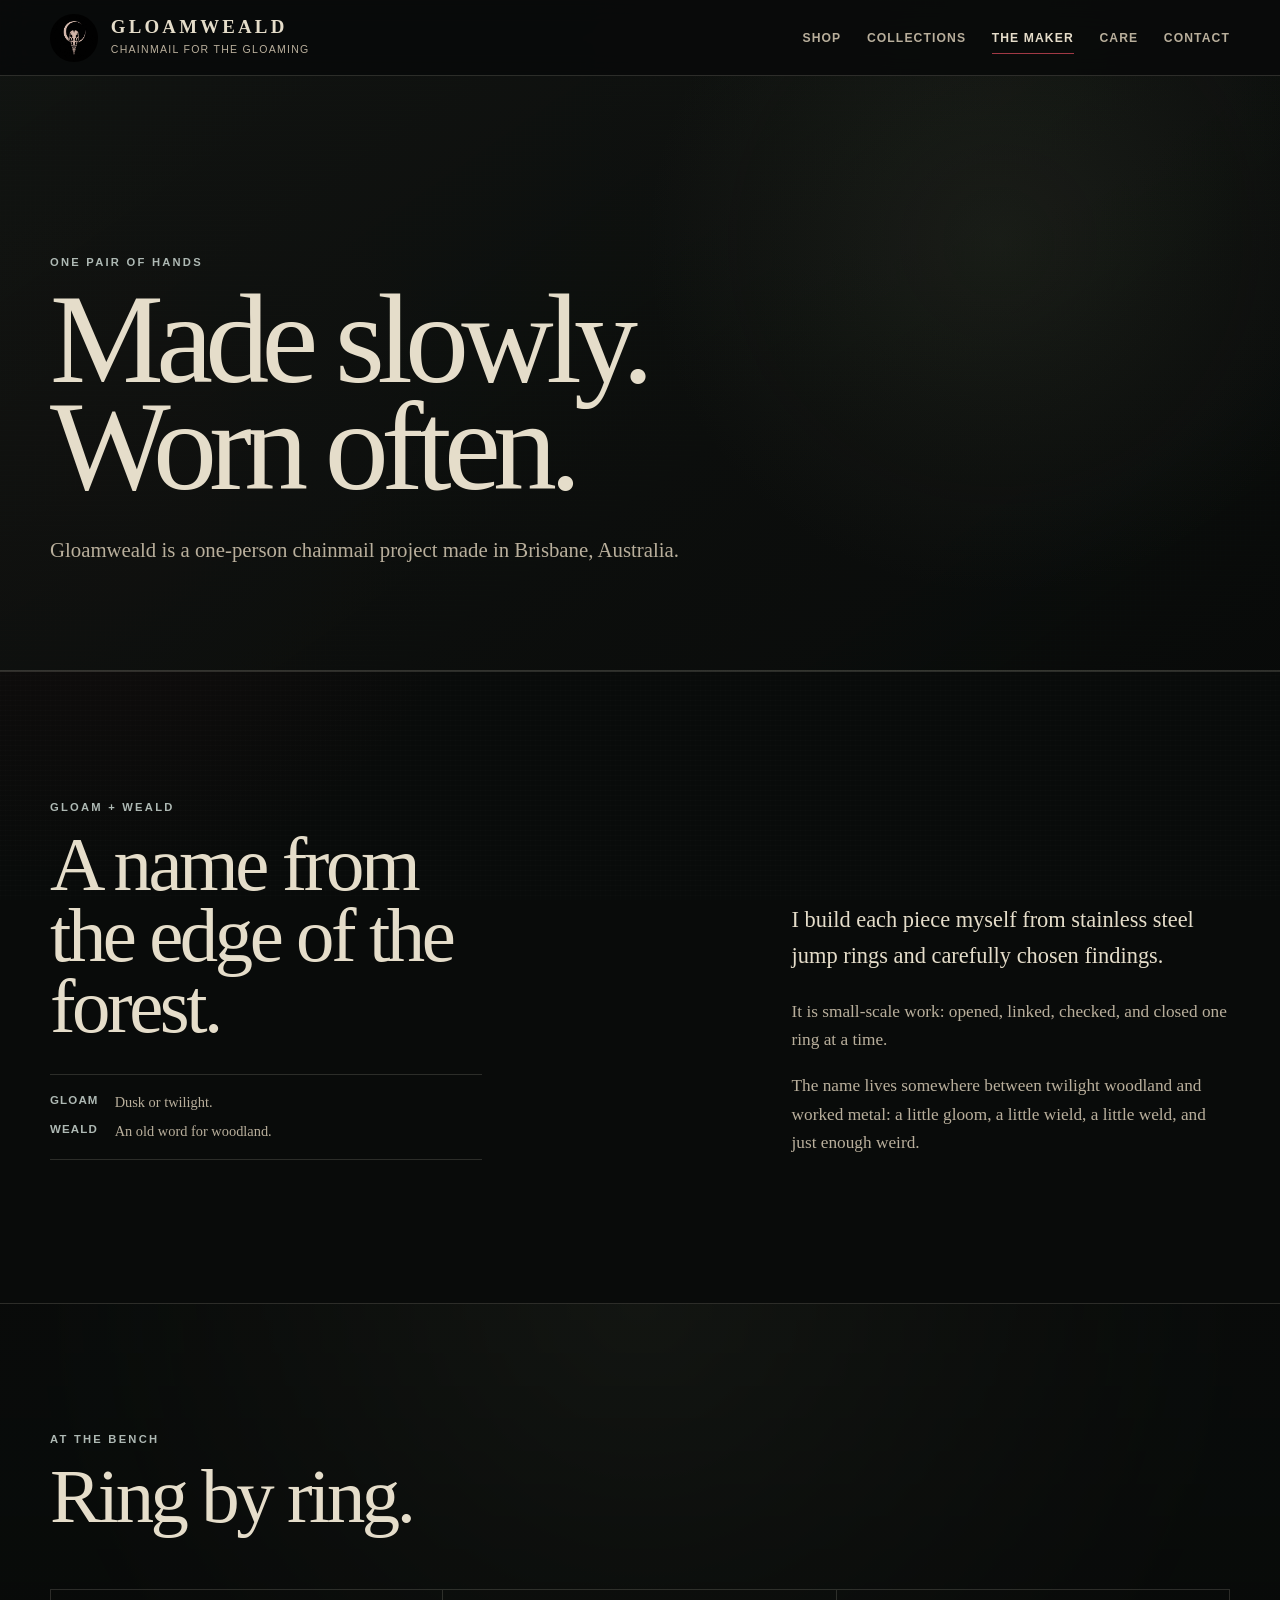
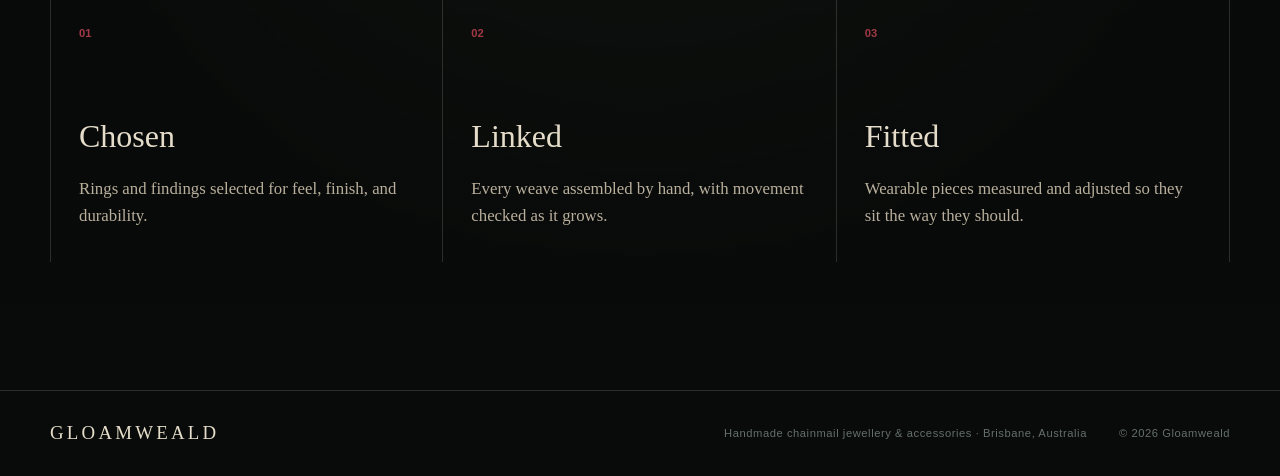
==== about.html @ 510ff3c6 "Build GLOAMWEALD website" ====
<!doctype html>
<html lang="en-AU">
<head>
  <meta charset="utf-8" />
  <meta name="viewport" content="width=device-width, initial-scale=1" />
  <title>The Maker | Gloamweald</title>
  <meta name="description" content="The name, maker, and hand-built process behind Gloamweald." />
  <meta name="theme-color" content="#090b0a" />
  <link rel="icon" href="assets/images/many-eyed-raven-logo.jpg" type="image/jpeg" />
  <link rel="stylesheet" href="style.css" />
</head>
<body>
  <a class="skip-link" href="#main-content">Skip to content</a>
  <header class="site-header">
    <a class="brand" href="index.html" aria-label="Gloamweald home"><img class="brand-mark" src="assets/images/many-eyed-raven-logo.jpg" alt="" width="48" height="48" /><span><strong>Gloamweald</strong><small>Chainmail for the gloaming</small></span></a>
    <nav aria-label="Main navigation"><a href="shop.html">Shop</a><a href="collections.html">Collections</a><a href="about.html" aria-current="page">The maker</a><a href="care.html">Care</a><a href="contact.html">Contact</a></nav>
  </header>
  <main id="main-content">
    <header class="page-hero page-hero--maker">
      <p class="eyebrow">One pair of hands</p>
      <h1>Made slowly. Worn often.</h1>
      <p>Gloamweald is a one-person chainmail project made in Brisbane, Australia.</p>
    </header>
    <section class="section about-section" aria-labelledby="name-title">
      <div class="about-name">
        <p class="eyebrow">Gloam + weald</p>
        <h2 id="name-title">A name from the edge of the forest.</h2>
        <p class="name-note"><strong>Gloam</strong><span>Dusk or twilight.</span><strong>Weald</strong><span>An old word for woodland.</span></p>
      </div>
      <div class="about-copy">
        <p class="lead">I build each piece myself from stainless steel jump rings and carefully chosen findings.</p>
        <p>It is small-scale work: opened, linked, checked, and closed one ring at a time.</p>
        <p>The name lives somewhere between twilight woodland and worked metal: a little gloom, a little wield, a little weld, and just enough weird.</p>
      </div>
    </section>
    <section class="section process-section" aria-labelledby="process-title">
      <div class="section-heading section-heading--compact"><div><p class="eyebrow">At the bench</p><h2 id="process-title">Ring by ring.</h2></div></div>
      <ol class="process-list">
        <li><span>01</span><h3>Chosen</h3><p>Rings and findings selected for feel, finish, and durability.</p></li>
        <li><span>02</span><h3>Linked</h3><p>Every weave assembled by hand, with movement checked as it grows.</p></li>
        <li><span>03</span><h3>Fitted</h3><p>Wearable pieces measured and adjusted so they sit the way they should.</p></li>
      </ol>
    </section>
  </main>
  <footer><a class="footer-brand" href="index.html">Gloamweald</a><p>Handmade chainmail jewellery &amp; accessories · Brisbane, Australia</p><p>© 2026 Gloamweald</p></footer>
</body>
</html>
---- style.css ----
:root {
  --ink: #090b0a;
  --ink-soft: #101310;
  --panel: #141714;
  --panel-raised: #191c18;
  --bone: #e5ddca;
  --bone-dim: #b9af9c;
  --steel: #aeb9b4;
  --steel-dark: #65706b;
  --moss: #59624b;
  --blood: #7d2630;
  --blood-bright: #a13945;
  --line: rgba(229, 221, 202, 0.16);
  --line-strong: rgba(229, 221, 202, 0.32);
  --serif: "Iowan Old Style", "Palatino Linotype", "Book Antiqua", Palatino, Georgia, serif;
  --sans: "Aptos", "Segoe UI", Helvetica, Arial, sans-serif;
  --content: 1180px;
}

* {
  box-sizing: border-box;
}

html {
  scroll-behavior: smooth;
  scroll-padding-top: 7rem;
}

html.lightbox-open {
  overflow: hidden;
}

body {
  margin: 0;
  min-width: 320px;
  background:
    radial-gradient(circle at 78% 4%, rgba(89, 98, 75, 0.13), transparent 26rem),
    radial-gradient(circle at 8% 24%, rgba(125, 38, 48, 0.08), transparent 24rem),
    var(--ink);
  color: var(--bone);
  font-family: var(--serif);
  font-size: 1.05rem;
  line-height: 1.65;
  text-rendering: optimizeLegibility;
}

body::before {
  position: fixed;
  z-index: -1;
  inset: 0;
  background-image:
    linear-gradient(rgba(255, 255, 255, 0.012) 1px, transparent 1px),
    linear-gradient(90deg, rgba(255, 255, 255, 0.009) 1px, transparent 1px);
  background-size: 5px 5px;
  content: "";
  pointer-events: none;
}

a,
button {
  -webkit-tap-highlight-color: transparent;
}

a {
  color: inherit;
}

button {
  font: inherit;
}

button,
a {
  transition:
    border-color 180ms ease,
    background-color 180ms ease,
    color 180ms ease,
    transform 180ms ease;
}

:focus-visible {
  outline: 2px solid var(--bone);
  outline-offset: 4px;
}

.visually-hidden {
  position: absolute;
  width: 1px;
  height: 1px;
  padding: 0;
  overflow: hidden;
  clip: rect(0, 0, 0, 0);
  white-space: nowrap;
  border: 0;
}

[hidden] {
  display: none !important;
}

.skip-link {
  position: fixed;
  z-index: 100;
  top: 0.75rem;
  left: 0.75rem;
  padding: 0.75rem 1rem;
  transform: translateY(-150%);
  background: var(--bone);
  color: var(--ink);
  font-family: var(--sans);
  font-weight: 700;
}

.skip-link:focus {
  transform: translateY(0);
}

.site-header {
  position: sticky;
  z-index: 20;
  top: 0;
  display: flex;
  align-items: center;
  justify-content: space-between;
  gap: 2rem;
  padding: 0.85rem max(1.25rem, calc((100vw - var(--content)) / 2));
  border-bottom: 1px solid var(--line);
  background: rgba(9, 11, 10, 0.9);
  backdrop-filter: blur(16px);
}

.brand {
  display: inline-flex;
  align-items: center;
  gap: 0.8rem;
  min-width: max-content;
  text-decoration: none;
}

.brand-mark {
  flex: 0 0 auto;
  border-radius: 50%;
  object-fit: cover;
}

.brand span {
  display: grid;
}

.brand strong,
.footer-brand {
  font-size: 1.18rem;
  letter-spacing: 0.17em;
  line-height: 1.1;
  text-transform: uppercase;
}

.brand small {
  margin-top: 0.2rem;
  color: var(--bone-dim);
  font-family: var(--sans);
  font-size: 0.66rem;
  letter-spacing: 0.12em;
  text-transform: uppercase;
}

nav {
  display: flex;
  align-items: center;
  justify-content: flex-end;
  gap: clamp(0.9rem, 2vw, 1.75rem);
}

nav a {
  position: relative;
  color: var(--bone-dim);
  font-family: var(--sans);
  font-size: 0.76rem;
  font-weight: 700;
  letter-spacing: 0.09em;
  text-decoration: none;
  text-transform: uppercase;
}

nav a::after {
  position: absolute;
  right: 0;
  bottom: -0.4rem;
  left: 0;
  height: 1px;
  transform: scaleX(0);
  background: var(--blood-bright);
  content: "";
  transform-origin: left;
  transition: transform 180ms ease;
}

nav a:hover {
  color: var(--bone);
}

nav a:hover::after {
  transform: scaleX(1);
}

nav a[aria-current="page"] {
  color: var(--bone);
}

nav a[aria-current="page"]::after {
  transform: scaleX(1);
}

.hero {
  display: grid;
  grid-template-columns: minmax(0, 1.35fr) minmax(280px, 0.65fr);
  align-items: center;
  gap: clamp(3rem, 8vw, 8rem);
  width: min(var(--content), calc(100% - 2.5rem));
  min-height: calc(100svh - 76px);
  margin: 0 auto;
  padding: clamp(5rem, 10vw, 9rem) 0;
}

.eyebrow,
.specimen-number {
  margin: 0 0 1rem;
  color: var(--steel);
  font-family: var(--sans);
  font-size: 0.7rem;
  font-weight: 800;
  letter-spacing: 0.2em;
  line-height: 1.3;
  text-transform: uppercase;
}

.hero h1 {
  max-width: 9ch;
  margin: 0;
  font-size: clamp(3.5rem, 8vw, 7.6rem);
  font-weight: 500;
  letter-spacing: -0.055em;
  line-height: 0.84;
}

.hero-intro {
  max-width: 40rem;
  margin: 2rem 0 0;
  color: var(--bone-dim);
  font-size: clamp(1.1rem, 2vw, 1.35rem);
}

.hero-actions,
.contact-links {
  display: flex;
  flex-wrap: wrap;
  align-items: center;
  gap: 1.25rem;
  margin-top: 2rem;
}

.button {
  display: inline-flex;
  align-items: center;
  justify-content: center;
  min-height: 3rem;
  padding: 0.75rem 1.1rem;
  border: 1px solid var(--line-strong);
  background: transparent;
  color: var(--bone);
  font-family: var(--sans);
  font-size: 0.72rem;
  font-weight: 800;
  letter-spacing: 0.12em;
  line-height: 1.2;
  text-decoration: none;
  text-transform: uppercase;
}

.button:hover {
  border-color: var(--bone);
  background: rgba(229, 221, 202, 0.06);
  transform: translateY(-2px);
}

.button--solid {
  border-color: var(--bone);
  background: var(--bone);
  color: var(--ink);
}

.button--solid:hover {
  border-color: var(--bone);
  background: transparent;
  color: var(--bone);
}

.text-link {
  color: var(--bone);
  font-family: var(--sans);
  font-size: 0.76rem;
  font-weight: 800;
  letter-spacing: 0.1em;
  text-underline-offset: 0.35rem;
  text-transform: uppercase;
}

.text-link:hover {
  color: var(--steel);
}

.material-note {
  position: relative;
  margin: 0;
  border: 1px solid var(--line);
  background: rgba(20, 23, 20, 0.62);
}

.material-note::before,
.material-note::after {
  position: absolute;
  width: 1.3rem;
  height: 1.3rem;
  border-color: var(--blood-bright);
  content: "";
}

.material-note::before {
  top: -1px;
  left: -1px;
  border-top: 1px solid;
  border-left: 1px solid;
}

.material-note::after {
  right: -1px;
  bottom: -1px;
  border-right: 1px solid;
  border-bottom: 1px solid;
}

.mail-swatch {
  position: relative;
  display: grid;
  min-height: 19rem;
  overflow: hidden;
  place-items: center;
  border-bottom: 1px solid var(--line);
  background:
    radial-gradient(circle, transparent 0 14px, rgba(205, 215, 210, 0.26) 15px 17px, transparent 18px) 0 0 / 52px 34px,
    radial-gradient(circle, transparent 0 14px, rgba(205, 215, 210, 0.18) 15px 17px, transparent 18px) 26px 17px / 52px 34px,
    radial-gradient(circle at 50% 20%, rgba(174, 185, 180, 0.18), transparent 58%),
    linear-gradient(145deg, #161a17, #090b0a);
  box-shadow: inset 0 0 5rem rgba(0, 0, 0, 0.66);
}

.raven-sigil {
  width: min(72%, 16rem);
  height: auto;
  border-radius: 50%;
  mix-blend-mode: screen;
  opacity: 0.6;
}

.material-note__copy {
  padding: 1.4rem;
}

.material-note__copy p {
  margin: 0.45rem 0 0;
  color: var(--bone-dim);
}

.home-gates {
  display: grid;
  grid-template-columns: repeat(3, minmax(0, 1fr));
  gap: 1px;
  padding: 1px;
  border-top: 1px solid var(--line);
  background: var(--line);
}

.home-gate {
  display: grid;
  min-height: 13rem;
  align-content: end;
  padding: clamp(1.5rem, 4vw, 2.5rem);
  background: var(--panel);
  color: var(--bone);
  text-decoration: none;
}

.home-gate:hover {
  background: var(--panel-raised);
}

.home-gate > span {
  margin-bottom: auto;
  color: var(--blood-bright);
  font-family: var(--sans);
  font-size: 0.68rem;
  font-weight: 800;
}

.home-gate strong {
  font-size: clamp(1.5rem, 3vw, 2.4rem);
  font-weight: 500;
  line-height: 1;
}

.home-gate small {
  margin-top: 0.55rem;
  color: var(--steel);
  font-family: var(--sans);
  font-size: 0.67rem;
  font-weight: 700;
  letter-spacing: 0.09em;
  text-transform: uppercase;
}

.specimen-number {
  margin: 0;
  color: var(--blood-bright);
}

.page-hero {
  display: grid;
  min-height: 56svh;
  align-content: end;
  padding: clamp(7rem, 14vw, 12rem) max(1.25rem, calc((100vw - var(--content)) / 2)) clamp(4rem, 8vw, 7rem);
  overflow: hidden;
  border-bottom: 1px solid var(--line);
  background:
    radial-gradient(circle at 78% 28%, rgba(89, 98, 75, 0.16), transparent 22rem),
    linear-gradient(145deg, rgba(20, 23, 20, 0.72), rgba(9, 11, 10, 0.94));
}

.page-hero h1 {
  max-width: 10ch;
  margin: 0;
  font-size: clamp(4rem, 10vw, 8.5rem);
  font-weight: 500;
  letter-spacing: -0.06em;
  line-height: 0.84;
}

.page-hero > p:last-child {
  max-width: 42rem;
  margin: 2rem 0 0;
  color: var(--bone-dim);
  font-size: clamp(1.05rem, 2vw, 1.3rem);
}

.page-hero--shop {
  background:
    radial-gradient(circle at 76% 22%, rgba(174, 185, 180, 0.12), transparent 22rem),
    linear-gradient(145deg, rgba(20, 23, 20, 0.72), rgba(9, 11, 10, 0.94));
}

.page-hero--collections {
  background:
    radial-gradient(circle at 74% 26%, rgba(125, 38, 48, 0.14), transparent 25rem),
    linear-gradient(145deg, rgba(20, 23, 20, 0.76), rgba(9, 11, 10, 0.96));
}

.section {
  padding: clamp(5rem, 10vw, 9rem) max(1.25rem, calc((100vw - var(--content)) / 2));
  border-top: 1px solid var(--line);
}

.section-heading {
  display: grid;
  grid-template-columns: minmax(0, 1fr) minmax(18rem, 0.7fr);
  align-items: end;
  gap: 3rem;
  margin-bottom: 3.5rem;
}

.section-heading--compact {
  align-items: start;
}

.section-heading h2,
.about-section h2,
.care-section h2,
.contact-section h2 {
  margin: 0;
  font-size: clamp(2.8rem, 6vw, 5.7rem);
  font-weight: 500;
  letter-spacing: -0.045em;
  line-height: 0.92;
}

.section-heading > p,
.about-copy,
.care-copy {
  color: var(--bone-dim);
}

.filter-panel {
  margin-bottom: 2rem;
  padding: 1.35rem;
  border: 1px solid var(--line);
  background: rgba(20, 23, 20, 0.6);
}

.filter-group {
  display: grid;
  grid-template-columns: 8rem minmax(0, 1fr);
  gap: 1rem;
  margin: 0;
  padding: 1rem 0;
  border: 0;
}

.filter-group + .filter-group {
  border-top: 1px solid var(--line);
}

.filter-group legend {
  float: left;
  width: 8rem;
  padding: 0.55rem 1rem 0 0;
  color: var(--steel);
  font-family: var(--sans);
  font-size: 0.68rem;
  font-weight: 800;
  letter-spacing: 0.16em;
  text-transform: uppercase;
}

.filter-options {
  display: flex;
  flex-wrap: wrap;
  gap: 0.55rem;
}

.filter-options button,
.quiet-button {
  border: 1px solid var(--line);
  background: transparent;
  color: var(--bone-dim);
  cursor: pointer;
  font-family: var(--sans);
  font-size: 0.74rem;
  font-weight: 700;
  letter-spacing: 0.04em;
}

.filter-options button {
  min-height: 2.4rem;
  padding: 0.5rem 0.85rem;
}

.filter-options button:hover {
  border-color: var(--line-strong);
  color: var(--bone);
}

.filter-options button[aria-pressed="true"] {
  border-color: var(--blood-bright);
  background: rgba(125, 38, 48, 0.14);
  color: var(--bone);
}

.filter-summary {
  display: flex;
  align-items: center;
  justify-content: space-between;
  gap: 1rem;
  padding-top: 1rem;
  border-top: 1px solid var(--line);
  font-family: var(--sans);
  font-size: 0.78rem;
}

.filter-summary p {
  margin: 0;
  color: var(--bone-dim);
}

.quiet-button {
  padding: 0;
  border: 0;
  color: var(--steel);
  text-decoration: underline;
  text-underline-offset: 0.25rem;
}

.quiet-button:hover {
  color: var(--bone);
}

.product-grid {
  display: grid;
  grid-template-columns: repeat(2, minmax(0, 1fr));
  gap: 1.35rem;
}

.product-card {
  display: grid;
  grid-template-rows: auto 1fr;
  min-width: 0;
  border: 1px solid var(--line);
  background: rgba(20, 23, 20, 0.72);
}

.product-visual {
  position: relative;
  display: grid;
  min-height: 23rem;
  overflow: hidden;
  place-items: center;
  border-bottom: 1px solid var(--line);
  background-color: #0d100e;
  isolation: isolate;
}

.product-visual::before {
  position: absolute;
  z-index: -1;
  inset: -10%;
  background:
    radial-gradient(circle, transparent 0 12px, rgba(174, 185, 180, 0.23) 13px 15px, transparent 16px) 0 0 / 46px 30px,
    radial-gradient(circle, transparent 0 12px, rgba(174, 185, 180, 0.14) 13px 15px, transparent 16px) 23px 15px / 46px 30px;
  content: "";
  filter: blur(0.2px);
  opacity: 0.74;
  transform: rotate(-7deg) scale(1.05);
}

.product-visual::after {
  position: absolute;
  z-index: -1;
  inset: 0;
  background: radial-gradient(circle at 50% 44%, transparent 0, rgba(9, 11, 10, 0.2) 40%, rgba(9, 11, 10, 0.88) 100%);
  content: "";
}

.product-visual--bone::before {
  background:
    radial-gradient(ellipse, transparent 0 9px, rgba(229, 221, 202, 0.21) 10px 12px, transparent 13px) 0 0 / 38px 48px,
    linear-gradient(90deg, transparent 47%, rgba(174, 185, 180, 0.18) 48% 52%, transparent 53%) 0 0 / 38px 48px;
  transform: rotate(13deg) scale(1.08);
}

.product-visual > span {
  position: absolute;
  right: 1rem;
  bottom: 1rem;
  color: var(--steel);
  font-family: var(--sans);
  font-size: 0.64rem;
  font-weight: 800;
  letter-spacing: 0.14em;
  text-transform: uppercase;
}

.product-visual i {
  width: 6.5rem;
  height: 6.5rem;
  border: 1px solid rgba(229, 221, 202, 0.4);
  border-radius: 50%;
  box-shadow:
    2.6rem 1.2rem 0 -1px #0d100e,
    2.6rem 1.2rem 0 0 rgba(229, 221, 202, 0.3),
    -2.6rem 1.2rem 0 -1px #0d100e,
    -2.6rem 1.2rem 0 0 rgba(229, 221, 202, 0.22);
  opacity: 0.8;
}

.product-details {
  display: flex;
  flex-direction: column;
  align-items: flex-start;
  padding: clamp(1.4rem, 4vw, 2.2rem);
}

.product-tags {
  display: flex;
  flex-wrap: wrap;
  gap: 0.45rem;
  margin-bottom: 1rem;
}

.product-tags span,
.product-collection-link {
  padding: 0.28rem 0.48rem;
  border: 1px solid var(--line);
  color: var(--steel);
  font-family: var(--sans);
  font-size: 0.6rem;
  font-weight: 800;
  letter-spacing: 0.11em;
  text-transform: uppercase;
}

.product-collection-link {
  border-color: rgba(125, 38, 48, 0.55);
  color: var(--bone);
  text-decoration: none;
}

.product-collection-link:hover {
  border-color: var(--blood-bright);
  background: rgba(125, 38, 48, 0.12);
}

.product-details h3 {
  max-width: 16ch;
  margin: 0;
  font-size: clamp(1.8rem, 4vw, 2.7rem);
  font-weight: 500;
  letter-spacing: -0.025em;
  line-height: 1;
}

.product-details > p:not(.price) {
  color: var(--bone-dim);
}

.price {
  margin: 1rem 0 0;
  color: var(--bone);
  font-family: var(--sans);
  font-size: 1.1rem;
  font-weight: 800;
}

.price small {
  color: var(--steel-dark);
  font-size: 0.65rem;
  letter-spacing: 0.14em;
}

.product-specs {
  width: 100%;
  margin: 0.75rem 0 1.6rem;
  border-top: 1px solid var(--line);
}

.product-specs div {
  display: grid;
  grid-template-columns: 6rem 1fr;
  gap: 1rem;
  padding: 0.6rem 0;
  border-bottom: 1px solid var(--line);
}

.product-specs dt,
.product-specs dd {
  margin: 0;
  font-family: var(--sans);
  font-size: 0.72rem;
}

.product-specs dt {
  color: var(--steel-dark);
  font-weight: 800;
  letter-spacing: 0.06em;
  text-transform: uppercase;
}

.product-specs dd {
  color: var(--bone-dim);
}

.product-details .button {
  margin-top: auto;
}

.concept-label {
  display: inline-flex;
  min-height: 3rem;
  align-items: center;
  margin-top: auto;
  padding: 0.75rem 1rem;
  border: 1px dashed var(--line-strong);
  color: var(--steel);
  font-family: var(--sans);
  font-size: 0.68rem;
  font-weight: 800;
  letter-spacing: 0.11em;
  text-transform: uppercase;
}

.product-visual--morrigan::before {
  background:
    linear-gradient(135deg, transparent 0 44%, rgba(174, 185, 180, 0.2) 45% 47%, transparent 48%) 0 0 / 42px 42px,
    radial-gradient(ellipse, transparent 0 9px, rgba(229, 221, 202, 0.15) 10px 11px, transparent 12px) 0 0 / 38px 54px;
  transform: rotate(-12deg) scale(1.1);
}

.product-visual--tenebris::before {
  background:
    radial-gradient(circle, rgba(125, 38, 48, 0.16) 0 3px, transparent 4px) 0 0 / 34px 34px,
    radial-gradient(circle, transparent 0 13px, rgba(174, 185, 180, 0.18) 14px 15px, transparent 16px) 17px 17px / 50px 50px;
  transform: rotate(6deg) scale(1.1);
}

.product-visual--wyrm::before {
  background:
    linear-gradient(45deg, transparent 35%, rgba(229, 221, 202, 0.15) 36% 38%, transparent 39% 62%, rgba(174, 185, 180, 0.17) 63% 65%, transparent 66%) 0 0 / 54px 54px,
    radial-gradient(ellipse, transparent 0 10px, rgba(125, 38, 48, 0.2) 11px 13px, transparent 14px) 0 0 / 54px 36px;
  transform: rotate(-4deg) scale(1.08);
}

.product-visual--photo {
  display: block;
  min-height: 32rem;
  background: #050605;
}

.product-visual--photo::before,
.product-visual--photo::after {
  display: none;
}

.product-gallery {
  display: flex;
  width: 100%;
  height: 32rem;
  overflow-x: auto;
  overflow-y: hidden;
  overscroll-behavior-inline: contain;
  scroll-snap-type: inline mandatory;
  scrollbar-color: var(--blood-bright) rgba(229, 221, 202, 0.08);
  scrollbar-width: auto;
  touch-action: pan-x pan-y pinch-zoom;
}

.product-gallery::-webkit-scrollbar,
.lightbox-track::-webkit-scrollbar {
  height: 14px;
}

.product-gallery::-webkit-scrollbar-track,
.lightbox-track::-webkit-scrollbar-track {
  background: rgba(229, 221, 202, 0.08);
}

.product-gallery::-webkit-scrollbar-thumb,
.lightbox-track::-webkit-scrollbar-thumb {
  border: 3px solid #050605;
  border-radius: 999px;
  background: var(--blood-bright);
}

.product-photo {
  display: grid;
  min-width: 100%;
  height: 100%;
  flex: 0 0 100%;
  margin: 0;
  padding: 0;
  overflow: hidden;
  border: 0;
  background: #050605;
  color: inherit;
  cursor: zoom-in;
  place-items: center;
  scroll-snap-align: start;
  touch-action: pan-x pan-y pinch-zoom;
}

.product-photo img {
  display: block;
  width: 100%;
  height: 100%;
  object-fit: contain;
  transition: transform 220ms ease;
}

.product-photo:hover img {
  transform: scale(1.012);
}

.gallery-arrow,
.lightbox-arrow,
.lightbox-close {
  display: grid;
  border: 1px solid rgba(229, 221, 202, 0.55);
  border-radius: 50%;
  background: rgba(9, 11, 10, 0.9);
  color: var(--bone);
  cursor: pointer;
  place-items: center;
}

.gallery-arrow {
  position: absolute;
  z-index: 4;
  top: 50%;
  width: 3.65rem;
  height: 3.65rem;
  transform: translateY(-50%);
  box-shadow: 0 0 0 5px rgba(9, 11, 10, 0.28);
  font-family: var(--sans);
}

.gallery-arrow span {
  margin-top: -0.12em;
  font-size: 2.7rem;
  font-weight: 300;
  line-height: 1;
}

.gallery-arrow--previous {
  left: 0.85rem;
}

.gallery-arrow--next {
  right: 0.85rem;
}

.gallery-arrow:hover,
.lightbox-arrow:hover,
.lightbox-close:hover {
  border-color: var(--bone);
  background: var(--bone);
  color: var(--ink);
}

.gallery-arrow:disabled,
.lightbox-arrow:disabled {
  opacity: 0.24;
  cursor: default;
}

.gallery-arrow:disabled:hover,
.lightbox-arrow:disabled:hover {
  border-color: rgba(229, 221, 202, 0.55);
  background: rgba(9, 11, 10, 0.9);
  color: var(--bone);
}

.image-lightbox {
  width: 100vw;
  max-width: none;
  height: 100dvh;
  max-height: none;
  margin: 0;
  padding: 0;
  overflow: hidden;
  border: 0;
  background: rgba(3, 4, 3, 0.98);
  color: var(--bone);
}

.image-lightbox[open] {
  display: grid;
  grid-template-rows: minmax(0, 1fr) auto;
}

.image-lightbox::backdrop {
  background: rgba(0, 0, 0, 0.94);
}

.lightbox-stage {
  position: relative;
  min-height: 0;
  overflow: hidden;
}

.lightbox-track {
  display: flex;
  width: 100%;
  height: 100%;
  overflow-x: auto;
  overflow-y: hidden;
  overscroll-behavior-inline: contain;
  background: #030403;
  scroll-snap-type: inline mandatory;
  scrollbar-color: var(--blood-bright) rgba(229, 221, 202, 0.08);
  scrollbar-width: auto;
  touch-action: pan-x pan-y pinch-zoom;
}

.lightbox-slide {
  display: grid;
  min-width: 100%;
  height: 100%;
  flex: 0 0 100%;
  padding: clamp(1rem, 4vw, 3rem);
  place-items: center;
  scroll-snap-align: start;
  touch-action: pan-x pan-y pinch-zoom;
}

.lightbox-slide img {
  display: block;
  width: 100%;
  height: 100%;
  object-fit: contain;
  user-select: none;
  -webkit-user-drag: none;
  touch-action: pan-x pan-y pinch-zoom;
}

.lightbox-close {
  position: fixed;
  z-index: 10;
  top: max(1rem, env(safe-area-inset-top));
  right: max(1rem, env(safe-area-inset-right));
  width: 4rem;
  height: 4rem;
  box-shadow: 0 0 0 6px rgba(3, 4, 3, 0.5);
}

.lightbox-close > span:first-child {
  margin-top: -0.08em;
  font-family: var(--sans);
  font-size: 2.4rem;
  font-weight: 300;
  line-height: 1;
}

.lightbox-arrow {
  position: fixed;
  z-index: 9;
  top: 50%;
  width: 4.25rem;
  height: 4.25rem;
  transform: translateY(-50%);
}

.lightbox-arrow span {
  margin-top: -0.12em;
  font-family: var(--sans);
  font-size: 3.1rem;
  font-weight: 300;
  line-height: 1;
}

.lightbox-arrow--previous {
  left: max(1rem, env(safe-area-inset-left));
}

.lightbox-arrow--next {
  right: max(1rem, env(safe-area-inset-right));
}

.lightbox-counter {
  min-height: 2.6rem;
  margin: 0;
  padding: 0.65rem 1rem calc(0.65rem + env(safe-area-inset-bottom));
  background: #030403;
  color: var(--steel);
  font-family: var(--sans);
  font-size: 0.7rem;
  font-weight: 800;
  letter-spacing: 0.14em;
  text-align: center;
}

.empty-state {
  padding: 5rem 1.5rem;
  border: 1px solid var(--line);
  text-align: center;
}

.empty-state h3 {
  margin: 0;
  font-size: clamp(2rem, 4vw, 3.4rem);
  font-weight: 500;
}

.empty-state p:last-child {
  color: var(--bone-dim);
}

.collections-section {
  background: var(--ink-soft);
}

.collection-grid {
  display: grid;
  grid-template-columns: repeat(3, minmax(0, 1fr));
  gap: 1px;
  padding: 1px;
  background: var(--line);
}

.collection-card {
  position: relative;
  display: flex;
  min-height: 27rem;
  flex-direction: column;
  align-items: flex-start;
  padding: clamp(1.5rem, 4vw, 2.5rem);
  overflow: hidden;
  border: 0;
  background:
    radial-gradient(circle at 70% 15%, rgba(89, 98, 75, 0.12), transparent 12rem),
    var(--panel);
  color: var(--bone-dim);
  cursor: pointer;
  text-align: left;
  text-decoration: none;
}

.collection-card::after {
  position: absolute;
  right: -3rem;
  bottom: -4rem;
  width: 12rem;
  height: 12rem;
  border: 1px solid var(--line);
  border-radius: 50%;
  box-shadow:
    -3.5rem -1rem 0 -1px var(--panel),
    -3.5rem -1rem 0 0 var(--line);
  content: "";
  transition: transform 240ms ease;
}

.collection-card--sharp::after {
  border-radius: 0;
  transform: rotate(45deg);
}

.collection-card--bone::after {
  width: 7rem;
  height: 14rem;
  border-radius: 50%;
}

.collection-card--morrigan::after {
  width: 10rem;
  height: 15rem;
  border-radius: 70% 0;
  transform: rotate(-20deg);
}

.collection-card--tenebris::after {
  width: 10rem;
  height: 10rem;
  border-radius: 50%;
  box-shadow:
    -2.2rem 0 0 -1px var(--panel),
    -2.2rem 0 0 0 var(--line);
}

.collection-card--wyrm::after {
  border-radius: 50% 0 50% 0;
  transform: rotate(18deg);
}

.collection-card:hover {
  z-index: 1;
  background-color: var(--panel-raised);
  color: var(--bone);
}

.collection-card:hover::after {
  transform: translate(-0.5rem, -0.5rem);
}

.collection-card--sharp:hover::after {
  transform: translate(-0.5rem, -0.5rem) rotate(45deg);
}

.collection-card--morrigan:hover::after {
  transform: translate(-0.5rem, -0.5rem) rotate(-20deg);
}

.collection-card--wyrm:hover::after {
  transform: translate(-0.5rem, -0.5rem) rotate(18deg);
}

.collection-number {
  color: var(--blood-bright);
  font-family: var(--sans);
  font-size: 0.7rem;
  font-weight: 800;
}

.collection-name {
  margin: auto 0 1.5rem;
  color: var(--bone);
  font-size: clamp(2.6rem, 5vw, 4.5rem);
  letter-spacing: -0.05em;
  line-height: 0.9;
}

.collection-card > span:nth-of-type(3) {
  position: relative;
  z-index: 1;
  max-width: 23rem;
}

.collection-card strong {
  margin-top: 1.5rem;
  color: var(--steel);
  font-family: var(--sans);
  font-size: 0.68rem;
  letter-spacing: 0.11em;
  text-transform: uppercase;
}

.collection-grid--four {
  grid-template-columns: repeat(2, minmax(0, 1fr));
}

.collection-grid--four .collection-card {
  min-height: 24rem;
}

.collection-hero {
  position: relative;
  display: grid;
  min-height: 72svh;
  align-content: end;
  padding: clamp(8rem, 16vw, 14rem) max(1.25rem, calc((100vw - var(--content)) / 2)) clamp(4rem, 9vw, 8rem);
  overflow: hidden;
  border-bottom: 1px solid var(--line);
  isolation: isolate;
}

.collection-hero::before {
  position: absolute;
  z-index: -1;
  inset: 0;
  background:
    radial-gradient(circle at 75% 34%, rgba(174, 185, 180, 0.14), transparent 23rem),
    linear-gradient(145deg, #141714, #090b0a 72%);
  content: "";
}

.collection-hero::after {
  position: absolute;
  z-index: -1;
  right: max(1rem, calc((100vw - var(--content)) / 2));
  bottom: 8%;
  width: min(38vw, 29rem);
  aspect-ratio: 1;
  background: url("assets/images/many-eyed-raven-logo.jpg") center / contain no-repeat;
  content: "";
  mix-blend-mode: screen;
  opacity: 0.08;
}

.collection-hero--morrigan::before {
  background:
    radial-gradient(ellipse at 72% 35%, rgba(125, 38, 48, 0.22), transparent 23rem),
    linear-gradient(145deg, #121311, #070807 72%);
}

.collection-hero--tenebris::before {
  background:
    radial-gradient(circle at 72% 38%, rgba(83, 73, 112, 0.22), transparent 19rem),
    linear-gradient(145deg, #111319, #070809 72%);
}

.collection-hero--wyrm::before {
  background:
    radial-gradient(circle at 72% 38%, rgba(115, 86, 46, 0.22), transparent 21rem),
    linear-gradient(145deg, #15130e, #080907 72%);
}

.collection-hero h1 {
  max-width: 11ch;
  margin: 0;
  font-size: clamp(4rem, 11vw, 9.5rem);
  font-weight: 500;
  letter-spacing: -0.065em;
  line-height: 0.84;
}

.collection-deck {
  max-width: 37rem;
  margin: 2rem 0 0;
  color: var(--bone-dim);
  font-size: clamp(1.1rem, 2.2vw, 1.45rem);
}

.breadcrumb {
  position: absolute;
  top: clamp(2rem, 5vw, 4rem);
  color: var(--steel);
  font-family: var(--sans);
  font-size: 0.7rem;
  font-weight: 800;
  letter-spacing: 0.12em;
  text-decoration: none;
  text-transform: uppercase;
}

.breadcrumb:hover {
  color: var(--bone);
}

.lore-section {
  display: grid;
  grid-template-columns: minmax(10rem, 0.7fr) minmax(18rem, 1fr);
  align-items: center;
  gap: clamp(3rem, 10vw, 10rem);
}

.lore-mark {
  margin: 0;
  color: rgba(229, 221, 202, 0.09);
  font-size: clamp(9rem, 23vw, 21rem);
  line-height: 0.65;
  text-align: center;
}

.lore-copy {
  max-width: 39rem;
}

.lore-copy h2 {
  margin: 0 0 2rem;
  font-size: clamp(2.8rem, 6vw, 5.5rem);
  font-weight: 500;
  letter-spacing: -0.045em;
  line-height: 0.92;
}

.lore-copy > p:not(.eyebrow) {
  color: var(--bone-dim);
}

.collection-products {
  background: var(--ink-soft);
}

.about-section {
  display: grid;
  grid-template-columns: minmax(0, 1fr) minmax(18rem, 0.7fr);
  gap: clamp(3rem, 9vw, 9rem);
}

.about-section h2 {
  max-width: 11ch;
}

.name-note {
  display: grid;
  grid-template-columns: auto 1fr;
  gap: 0.3rem 1rem;
  max-width: 27rem;
  margin-top: 2rem;
  padding: 1rem 0;
  border-top: 1px solid var(--line);
  border-bottom: 1px solid var(--line);
  color: var(--bone-dim);
  font-size: 0.9rem;
}

.name-note strong {
  color: var(--steel);
  font-family: var(--sans);
  font-size: 0.72rem;
  letter-spacing: 0.1em;
  text-transform: uppercase;
}

.about-copy {
  align-self: end;
  font-size: 1.08rem;
}

.about-copy .lead {
  color: var(--bone);
  font-size: 1.4rem;
}

.process-section {
  background:
    linear-gradient(rgba(9, 11, 10, 0.88), rgba(9, 11, 10, 0.96)),
    radial-gradient(circle at 50% 0, var(--moss), transparent 65%);
}

.process-list {
  display: grid;
  grid-template-columns: repeat(3, minmax(0, 1fr));
  margin: 0;
  padding: 0;
  border-top: 1px solid var(--line);
  list-style: none;
}

.process-list li {
  min-height: 17rem;
  padding: 1.75rem;
  border-right: 1px solid var(--line);
}

.process-list li:first-child {
  border-left: 1px solid var(--line);
}

.process-list span {
  color: var(--blood-bright);
  font-family: var(--sans);
  font-size: 0.7rem;
  font-weight: 800;
}

.process-list h3 {
  margin: 4rem 0 0.75rem;
  font-size: 2rem;
  font-weight: 500;
}

.process-list p {
  margin: 0;
  color: var(--bone-dim);
}

.care-section {
  display: grid;
  grid-template-columns: minmax(0, 1fr) minmax(18rem, 0.7fr);
  gap: clamp(3rem, 9vw, 9rem);
  background: var(--panel);
}

.care-section h2 {
  max-width: 10ch;
}

.care-copy {
  align-self: end;
}

.contact-section {
  position: relative;
  overflow: hidden;
  text-align: center;
}

.contact-section::before {
  position: absolute;
  z-index: -1;
  top: 50%;
  left: 50%;
  width: min(80vw, 45rem);
  aspect-ratio: 1;
  border: 1px solid var(--line);
  border-radius: 50%;
  box-shadow:
    0 0 0 4rem rgba(229, 221, 202, 0.012),
    0 0 0 4.05rem var(--line);
  content: "";
  transform: translate(-50%, -50%);
}

.contact-section h2 {
  max-width: 12ch;
  margin-right: auto;
  margin-left: auto;
}

.contact-section > p:not(.eyebrow) {
  max-width: 38rem;
  margin: 1.5rem auto 0;
  color: var(--bone-dim);
}

.contact-links {
  justify-content: center;
}

.care-guide {
  display: grid;
  grid-template-columns: repeat(2, minmax(0, 1fr));
  gap: 1px;
  background: var(--line);
}

.care-guide article {
  min-height: 19rem;
  padding: clamp(1.5rem, 5vw, 3rem);
  background: var(--panel);
}

.care-guide article > span {
  color: var(--blood-bright);
  font-family: var(--sans);
  font-size: 0.68rem;
  font-weight: 800;
}

.care-guide h2 {
  margin: 4rem 0 1rem;
  font-size: clamp(2rem, 4vw, 3.4rem);
  font-weight: 500;
}

.care-guide p {
  max-width: 32rem;
  color: var(--bone-dim);
}

.care-note {
  display: flex;
  align-items: center;
  justify-content: space-between;
  gap: 2rem;
  padding: 2rem max(1.25rem, calc((100vw - var(--content)) / 2));
  border-top: 1px solid var(--line);
  background: var(--ink-soft);
}

.care-note p {
  margin: 0;
  color: var(--bone-dim);
}

.care-note strong {
  color: var(--bone);
}

.contact-page {
  display: grid;
  grid-template-columns: minmax(0, 1.1fr) minmax(20rem, 0.9fr);
  align-items: end;
  gap: clamp(3rem, 10vw, 10rem);
  width: min(var(--content), calc(100% - 2.5rem));
  min-height: calc(100svh - 76px);
  margin: 0 auto;
  padding: clamp(6rem, 12vw, 11rem) 0;
}

.contact-page h1 {
  max-width: 10ch;
  margin: 0;
  font-size: clamp(4rem, 9vw, 8rem);
  font-weight: 500;
  letter-spacing: -0.06em;
  line-height: 0.84;
}

.contact-page > div:first-child > p:last-child {
  max-width: 34rem;
  margin-top: 2rem;
  color: var(--bone-dim);
}

.contact-panel {
  border-top: 1px solid var(--line);
}

.contact-panel a {
  display: grid;
  grid-template-columns: 1fr auto;
  gap: 0.45rem 1rem;
  padding: 1.6rem 0;
  border-bottom: 1px solid var(--line);
  color: var(--bone);
  text-decoration: none;
}

.contact-panel a:hover {
  padding-right: 0.4rem;
  padding-left: 0.4rem;
  background: rgba(229, 221, 202, 0.03);
}

.contact-panel span {
  color: var(--steel);
  font-family: var(--sans);
  font-size: 0.66rem;
  font-weight: 800;
  letter-spacing: 0.12em;
  text-transform: uppercase;
}

.contact-panel strong {
  grid-column: 1;
  overflow-wrap: anywhere;
  font-size: clamp(1.25rem, 3vw, 2rem);
  font-weight: 500;
}

.contact-panel i {
  grid-column: 2;
  grid-row: 1 / span 2;
  align-self: center;
  color: var(--blood-bright);
  font-style: normal;
}

footer {
  display: grid;
  grid-template-columns: 1fr auto auto;
  align-items: center;
  gap: 2rem;
  padding: 2rem max(1.25rem, calc((100vw - var(--content)) / 2));
  border-top: 1px solid var(--line);
  color: var(--steel-dark);
  font-family: var(--sans);
  font-size: 0.7rem;
  letter-spacing: 0.05em;
}

footer p {
  margin: 0;
}

.footer-brand {
  color: var(--bone);
  font-family: var(--serif);
  text-decoration: none;
}

@media (max-width: 900px) {
  .site-header {
    align-items: flex-start;
    flex-direction: column;
    gap: 0.8rem;
  }

  nav {
    width: 100%;
    justify-content: flex-start;
    overflow-x: auto;
    padding: 0.15rem 0 0.35rem;
    scrollbar-width: thin;
  }

  nav a {
    flex: 0 0 auto;
  }

  .hero {
    grid-template-columns: 1fr;
    min-height: auto;
  }

  .home-gates {
    grid-template-columns: 1fr;
  }

  .hero h1 {
    max-width: 10ch;
  }

  .material-note {
    display: grid;
    grid-template-columns: 1fr 1fr;
  }

  .mail-swatch {
    min-height: 17rem;
    border-right: 1px solid var(--line);
    border-bottom: 0;
  }

  .material-note__copy {
    align-self: end;
  }

  .section-heading,
  .about-section,
  .care-section {
    grid-template-columns: 1fr;
  }

  .section-heading {
    align-items: start;
    gap: 1.5rem;
  }

  .section-heading > p {
    max-width: 38rem;
    margin: 0;
  }

  .collection-grid {
    grid-template-columns: 1fr;
  }

  .collection-card {
    min-height: 19rem;
  }

  .process-list {
    grid-template-columns: 1fr;
  }

  .process-list li,
  .process-list li:first-child {
    min-height: 0;
    border-right: 1px solid var(--line);
    border-bottom: 1px solid var(--line);
    border-left: 1px solid var(--line);
  }

  .process-list h3 {
    margin-top: 2rem;
  }

  .lore-section,
  .contact-page {
    grid-template-columns: 1fr;
  }

  .lore-mark {
    text-align: left;
  }

  .care-guide {
    grid-template-columns: 1fr;
  }

  footer {
    grid-template-columns: 1fr;
    gap: 0.65rem;
  }
}

@media (max-width: 680px) {
  html {
    scroll-padding-top: 9.5rem;
  }

  body {
    font-size: 1rem;
  }

  .brand strong {
    font-size: 1rem;
  }

  .brand-mark {
    width: 40px;
    height: 40px;
  }

  nav {
    flex-wrap: wrap;
    gap: 0.55rem 0.8rem;
    overflow-x: visible;
    padding-bottom: 0.2rem;
  }

  nav a {
    font-size: 0.64rem;
  }

  .hero {
    width: min(100% - 2rem, var(--content));
    padding: 5rem 0;
  }

  .hero h1 {
    font-size: clamp(3.3rem, 17vw, 5rem);
  }

  .material-note {
    grid-template-columns: 1fr;
  }

  .mail-swatch {
    min-height: 15rem;
    border-right: 0;
    border-bottom: 1px solid var(--line);
  }

  .filter-group {
    grid-template-columns: 1fr;
  }

  .filter-group legend {
    float: none;
    width: auto;
    padding-top: 0;
  }

  .product-grid {
    grid-template-columns: 1fr;
  }

  .product-visual {
    min-height: 19rem;
  }

  .product-visual--photo,
  .product-gallery {
    min-height: 0;
    height: 27rem;
  }

  .gallery-arrow {
    width: 3.35rem;
    height: 3.35rem;
  }

  .gallery-arrow span {
    font-size: 2.5rem;
  }

  .lightbox-arrow {
    top: auto;
    bottom: calc(1.15rem + env(safe-area-inset-bottom));
    width: 3.7rem;
    height: 3.7rem;
    transform: none;
  }

  .lightbox-arrow--previous {
    left: 1rem;
  }

  .lightbox-arrow--next {
    right: 1rem;
  }

  .lightbox-close {
    width: 3.7rem;
    height: 3.7rem;
  }

  .lightbox-slide {
    padding: 0.75rem;
  }

  .contact-links {
    align-items: stretch;
    flex-direction: column;
  }

  .contact-links .button {
    width: 100%;
  }

  .page-hero,
  .collection-hero {
    min-height: 62svh;
  }

  .page-hero h1,
  .collection-hero h1,
  .contact-page h1 {
    font-size: clamp(3.4rem, 17vw, 5.1rem);
  }

  .collection-card {
    min-height: 20rem;
  }

  .lore-mark {
    font-size: 9rem;
  }

  .care-note {
    align-items: flex-start;
    flex-direction: column;
  }
}

@media (prefers-reduced-motion: reduce) {
  html {
    scroll-behavior: auto;
  }

  *,
  *::before,
  *::after {
    scroll-behavior: auto !important;
    transition-duration: 0.01ms !important;
  }
}
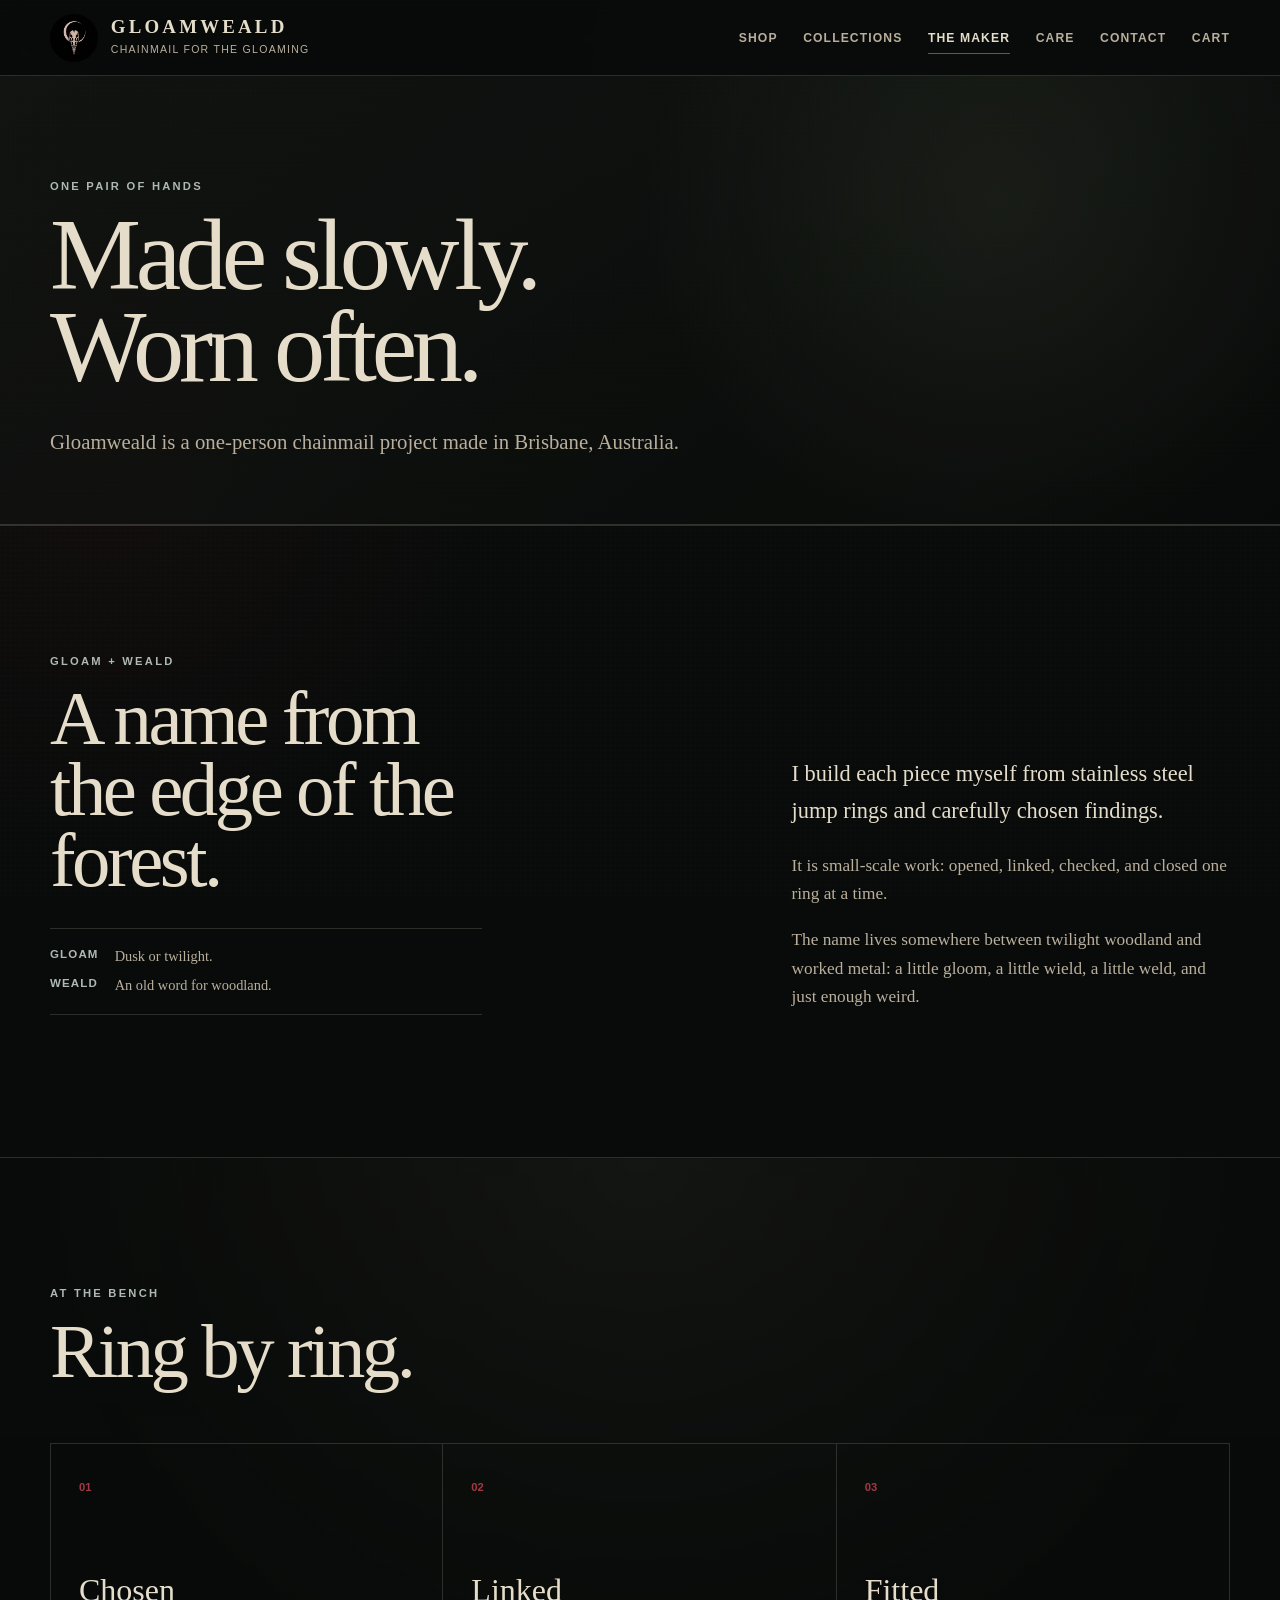
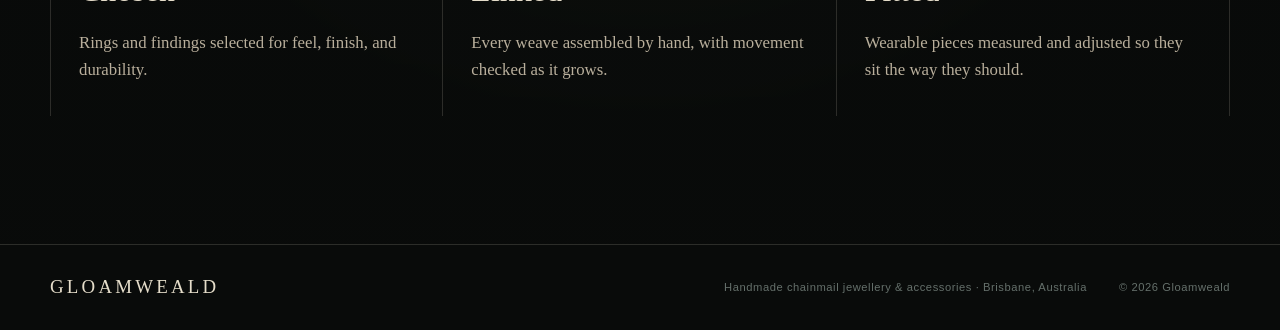
==== commit ae6a0c44: "Add cart and checkout flow" ====
--- a/about.html
+++ b/about.html
@@ -8,6 +8,8 @@
   <meta name="theme-color" content="#090b0a" />
   <link rel="icon" href="assets/images/many-eyed-raven-logo.jpg" type="image/jpeg" />
   <link rel="stylesheet" href="style.css" />
+  <script src="products.js" defer></script>
+  <script src="script.js" defer></script>
 </head>
 <body>
   <a class="skip-link" href="#main-content">Skip to content</a>
--- a/style.css
+++ b/style.css
@@ -121,6 +121,7 @@
   top: 0;
   display: flex;
   align-items: center;
+  flex-wrap: wrap;
   justify-content: space-between;
   gap: 2rem;
   padding: 0.85rem max(1.25rem, calc((100vw - var(--content)) / 2));
@@ -133,7 +134,7 @@
   display: inline-flex;
   align-items: center;
   gap: 0.8rem;
-  min-width: max-content;
+  min-width: 0;
   text-decoration: none;
 }
 
@@ -152,6 +153,7 @@
   font-size: 1.18rem;
   letter-spacing: 0.17em;
   line-height: 1.1;
+  overflow-wrap: anywhere;
   text-transform: uppercase;
 }
 
@@ -167,8 +169,10 @@
 nav {
   display: flex;
   align-items: center;
+  flex-wrap: wrap;
   justify-content: flex-end;
   gap: clamp(0.9rem, 2vw, 1.75rem);
+  min-width: 0;
 }
 
 nav a {
@@ -211,15 +215,35 @@
   transform: scaleX(1);
 }
 
+.cart-nav-link {
+  display: inline-flex;
+  align-items: center;
+  gap: 0.45rem;
+}
+
+.cart-count {
+  display: inline-grid;
+  min-width: 1.35rem;
+  min-height: 1.35rem;
+  padding: 0 0.32rem;
+  place-items: center;
+  border: 1px solid rgba(229, 221, 202, 0.3);
+  border-radius: 999px;
+  background: var(--blood-bright);
+  color: var(--bone);
+  font-size: 0.62rem;
+  line-height: 1;
+}
+
 .hero {
   display: grid;
   grid-template-columns: minmax(0, 1.35fr) minmax(280px, 0.65fr);
   align-items: center;
   gap: clamp(3rem, 8vw, 8rem);
   width: min(var(--content), calc(100% - 2.5rem));
-  min-height: calc(100svh - 76px);
+  min-height: clamp(29rem, 70svh, 44rem);
   margin: 0 auto;
-  padding: clamp(5rem, 10vw, 9rem) 0;
+  padding: clamp(3.5rem, 7vw, 6rem) 0;
 }
 
 .eyebrow,
@@ -235,12 +259,14 @@
 }
 
 .hero h1 {
-  max-width: 9ch;
+  max-width: min(100%, 9ch);
   margin: 0;
   font-size: clamp(3.5rem, 8vw, 7.6rem);
   font-weight: 500;
   letter-spacing: -0.055em;
-  line-height: 0.84;
+  line-height: 0.9;
+  overflow-wrap: anywhere;
+  text-wrap: balance;
 }
 
 .hero-intro {
@@ -425,9 +451,9 @@
 
 .page-hero {
   display: grid;
-  min-height: 56svh;
+  min-height: clamp(17rem, 36svh, 27rem);
   align-content: end;
-  padding: clamp(7rem, 14vw, 12rem) max(1.25rem, calc((100vw - var(--content)) / 2)) clamp(4rem, 8vw, 7rem);
+  padding: clamp(4.5rem, 8vw, 6.8rem) max(1.25rem, calc((100vw - var(--content)) / 2)) clamp(2.5rem, 5vw, 4rem);
   overflow: hidden;
   border-bottom: 1px solid var(--line);
   background:
@@ -436,12 +462,14 @@
 }
 
 .page-hero h1 {
-  max-width: 10ch;
-  margin: 0;
-  font-size: clamp(4rem, 10vw, 8.5rem);
+  max-width: min(100%, 11ch);
+  margin: 0;
+  font-size: clamp(3.4rem, 8vw, 7rem);
   font-weight: 500;
-  letter-spacing: -0.06em;
-  line-height: 0.84;
+  letter-spacing: -0.052em;
+  line-height: 0.9;
+  overflow-wrap: anywhere;
+  text-wrap: balance;
 }
 
 .page-hero > p:last-child {
@@ -460,6 +488,13 @@
 .page-hero--collections {
   background:
     radial-gradient(circle at 74% 26%, rgba(125, 38, 48, 0.14), transparent 25rem),
+    linear-gradient(145deg, rgba(20, 23, 20, 0.76), rgba(9, 11, 10, 0.96));
+}
+
+.page-hero--cart {
+  background:
+    radial-gradient(circle at 74% 22%, rgba(161, 57, 69, 0.13), transparent 22rem),
+    radial-gradient(circle at 18% 18%, rgba(174, 185, 180, 0.1), transparent 18rem),
     linear-gradient(145deg, rgba(20, 23, 20, 0.76), rgba(9, 11, 10, 0.96));
 }
 
@@ -767,6 +802,25 @@
 
 .product-details .button {
   margin-top: auto;
+}
+
+.product-actions {
+  display: flex;
+  flex-wrap: wrap;
+  align-items: center;
+  gap: 0.95rem;
+  margin-top: auto;
+}
+
+.product-actions .button {
+  margin-top: 0;
+}
+
+.product-actions .quiet-button {
+  font-size: 0.68rem;
+  font-weight: 800;
+  letter-spacing: 0.1em;
+  text-transform: uppercase;
 }
 
 .concept-label {
@@ -982,6 +1036,7 @@
   height: 100%;
   flex: 0 0 100%;
   padding: clamp(1rem, 4vw, 3rem);
+  overflow: hidden;
   place-items: center;
   scroll-snap-align: start;
   touch-action: pan-x pan-y pinch-zoom;
@@ -991,7 +1046,10 @@
   display: block;
   width: 100%;
   height: 100%;
+  min-width: 0;
+  min-height: 0;
   object-fit: contain;
+  object-position: center;
   user-select: none;
   -webkit-user-drag: none;
   touch-action: pan-x pan-y pinch-zoom;
@@ -1067,6 +1125,260 @@
 
 .empty-state p:last-child {
   color: var(--bone-dim);
+}
+
+.checkout-section {
+  background: rgba(16, 19, 16, 0.7);
+}
+
+.checkout-layout {
+  display: grid;
+  grid-template-columns: minmax(0, 1fr) minmax(20rem, 0.55fr);
+  gap: 1.35rem;
+  align-items: start;
+}
+
+.cart-panel,
+.checkout-form,
+.order-summary,
+.checkout-result {
+  border: 1px solid var(--line);
+  background: rgba(20, 23, 20, 0.78);
+}
+
+.cart-panel,
+.checkout-form {
+  padding: clamp(1.4rem, 4vw, 2.2rem);
+}
+
+.cart-panel {
+  grid-column: 1 / -1;
+}
+
+.cart-panel h2,
+.checkout-form h2,
+.order-summary h2 {
+  margin: 0 0 1.35rem;
+  font-size: clamp(1.7rem, 3vw, 2.5rem);
+  font-weight: 500;
+  letter-spacing: -0.03em;
+  line-height: 1;
+}
+
+.cart-empty {
+  margin: 0;
+}
+
+.cart-lines {
+  display: grid;
+  gap: 0.8rem;
+}
+
+.cart-line {
+  display: grid;
+  grid-template-columns: minmax(0, 1fr) auto auto auto;
+  gap: 1rem;
+  align-items: center;
+  padding: 1rem;
+  border: 1px solid var(--line);
+  background: rgba(9, 11, 10, 0.44);
+}
+
+.cart-line h3 {
+  margin: 0;
+  font-size: clamp(1.2rem, 2vw, 1.55rem);
+  font-weight: 500;
+  line-height: 1.1;
+}
+
+.cart-line p {
+  margin: 0.25rem 0 0;
+  color: var(--steel);
+  font-family: var(--sans);
+  font-size: 0.76rem;
+}
+
+.cart-line strong {
+  font-family: var(--sans);
+}
+
+.quantity-control {
+  display: inline-grid;
+  grid-template-columns: 2.25rem 2.2rem 2.25rem;
+  align-items: center;
+  overflow: hidden;
+  border: 1px solid var(--line-strong);
+  font-family: var(--sans);
+  text-align: center;
+}
+
+.quantity-control button {
+  min-height: 2.35rem;
+  border: 0;
+  background: rgba(229, 221, 202, 0.06);
+  color: var(--bone);
+  cursor: pointer;
+}
+
+.quantity-control button:hover {
+  background: var(--bone);
+  color: var(--ink);
+}
+
+.cart-remove {
+  min-height: 2.35rem;
+  white-space: nowrap;
+}
+
+.checkout-form {
+  display: grid;
+  gap: 1.2rem;
+}
+
+.form-grid {
+  display: grid;
+  grid-template-columns: repeat(2, minmax(0, 1fr));
+  gap: 1rem;
+}
+
+.checkout-form label,
+.checkout-form legend {
+  color: var(--bone);
+  font-family: var(--sans);
+  font-size: 0.68rem;
+  font-weight: 800;
+  letter-spacing: 0.12em;
+  text-transform: uppercase;
+}
+
+.checkout-form label span {
+  color: var(--steel-dark);
+  font-weight: 700;
+  letter-spacing: 0.06em;
+  text-transform: none;
+}
+
+.checkout-form input,
+.checkout-form select,
+.checkout-form textarea {
+  display: block;
+  width: 100%;
+  margin-top: 0.45rem;
+  padding: 0.78rem 0.85rem;
+  border: 1px solid var(--line-strong);
+  border-radius: 0;
+  background: rgba(5, 6, 5, 0.82);
+  color: var(--bone);
+  font: 1rem/1.35 var(--sans);
+}
+
+.checkout-form textarea {
+  resize: vertical;
+}
+
+.checkout-form input:disabled,
+.checkout-form select:disabled,
+.checkout-form textarea:disabled,
+.checkout-form button:disabled {
+  opacity: 0.45;
+  cursor: not-allowed;
+}
+
+.field-full {
+  display: block;
+}
+
+.shipping-note {
+  margin: -0.65rem 0 0;
+  color: var(--steel);
+  font-family: var(--sans);
+  font-size: 0.82rem;
+}
+
+.payment-options {
+  display: grid;
+  gap: 0.7rem;
+  margin: 0;
+  padding: 1rem;
+  border: 1px solid var(--line);
+}
+
+.payment-options label {
+  display: flex;
+  align-items: center;
+  gap: 0.6rem;
+  letter-spacing: 0.06em;
+}
+
+.payment-options input {
+  width: auto;
+  margin: 0;
+}
+
+.order-summary {
+  position: sticky;
+  top: 7rem;
+  padding: 1.35rem;
+}
+
+.order-summary dl {
+  margin: 0;
+}
+
+.order-summary div {
+  display: flex;
+  justify-content: space-between;
+  gap: 1rem;
+  padding: 0.75rem 0;
+  border-bottom: 1px solid var(--line);
+  font-family: var(--sans);
+}
+
+.order-summary dt {
+  color: var(--steel);
+}
+
+.order-summary dd {
+  margin: 0;
+  color: var(--bone);
+  font-weight: 800;
+}
+
+.order-summary .summary-total {
+  padding-top: 1rem;
+  border-bottom: 0;
+  font-size: 1.15rem;
+}
+
+.order-summary p {
+  margin: 1rem 0 0;
+  color: var(--bone-dim);
+  font-family: var(--sans);
+  font-size: 0.82rem;
+}
+
+.order-summary code {
+  color: var(--bone);
+}
+
+.checkout-result {
+  padding: 1.2rem;
+}
+
+.checkout-result h3 {
+  margin: 0;
+  font-size: 1.55rem;
+  font-weight: 500;
+}
+
+.checkout-result p {
+  color: var(--bone-dim);
+}
+
+.checkout-result-actions {
+  display: flex;
+  flex-wrap: wrap;
+  gap: 0.85rem;
 }
 
 .collections-section {
@@ -1209,9 +1521,9 @@
 .collection-hero {
   position: relative;
   display: grid;
-  min-height: 72svh;
+  min-height: clamp(17rem, 38svh, 29rem);
   align-content: end;
-  padding: clamp(8rem, 16vw, 14rem) max(1.25rem, calc((100vw - var(--content)) / 2)) clamp(4rem, 9vw, 8rem);
+  padding: clamp(4.75rem, 8vw, 7rem) max(1.25rem, calc((100vw - var(--content)) / 2)) clamp(2.5rem, 5vw, 4.25rem);
   overflow: hidden;
   border-bottom: 1px solid var(--line);
   isolation: isolate;
@@ -1259,12 +1571,14 @@
 }
 
 .collection-hero h1 {
-  max-width: 11ch;
-  margin: 0;
-  font-size: clamp(4rem, 11vw, 9.5rem);
+  max-width: min(100%, 12ch);
+  margin: 0;
+  font-size: clamp(3.5rem, 8.5vw, 7.5rem);
   font-weight: 500;
-  letter-spacing: -0.065em;
-  line-height: 0.84;
+  letter-spacing: -0.055em;
+  line-height: 0.9;
+  overflow-wrap: anywhere;
+  text-wrap: balance;
 }
 
 .collection-deck {
@@ -1693,7 +2007,8 @@
   }
 
   .lore-section,
-  .contact-page {
+  .contact-page,
+  .checkout-layout {
     grid-template-columns: 1fr;
   }
 
@@ -1703,6 +2018,10 @@
 
   .care-guide {
     grid-template-columns: 1fr;
+  }
+
+  .order-summary {
+    position: static;
   }
 
   footer {
@@ -1742,11 +2061,12 @@
 
   .hero {
     width: min(100% - 2rem, var(--content));
-    padding: 5rem 0;
+    min-height: auto;
+    padding: 3.4rem 0;
   }
 
   .hero h1 {
-    font-size: clamp(3.3rem, 17vw, 5rem);
+    font-size: clamp(3rem, 15vw, 4.6rem);
   }
 
   .material-note {
@@ -1770,6 +2090,15 @@
   }
 
   .product-grid {
+    grid-template-columns: 1fr;
+  }
+
+  .cart-line {
+    grid-template-columns: 1fr;
+    align-items: start;
+  }
+
+  .form-grid {
     grid-template-columns: 1fr;
   }
 
@@ -1814,7 +2143,7 @@
   }
 
   .lightbox-slide {
-    padding: 0.75rem;
+    padding: 0.75rem 0.75rem 5.6rem;
   }
 
   .contact-links {
@@ -1828,13 +2157,16 @@
 
   .page-hero,
   .collection-hero {
-    min-height: 62svh;
+    min-height: clamp(16rem, 34svh, 24rem);
+    padding-top: 4rem;
+    padding-bottom: 2.35rem;
   }
 
   .page-hero h1,
   .collection-hero h1,
   .contact-page h1 {
-    font-size: clamp(3.4rem, 17vw, 5.1rem);
+    font-size: clamp(3rem, 14vw, 4.7rem);
+    line-height: 0.94;
   }
 
   .collection-card {
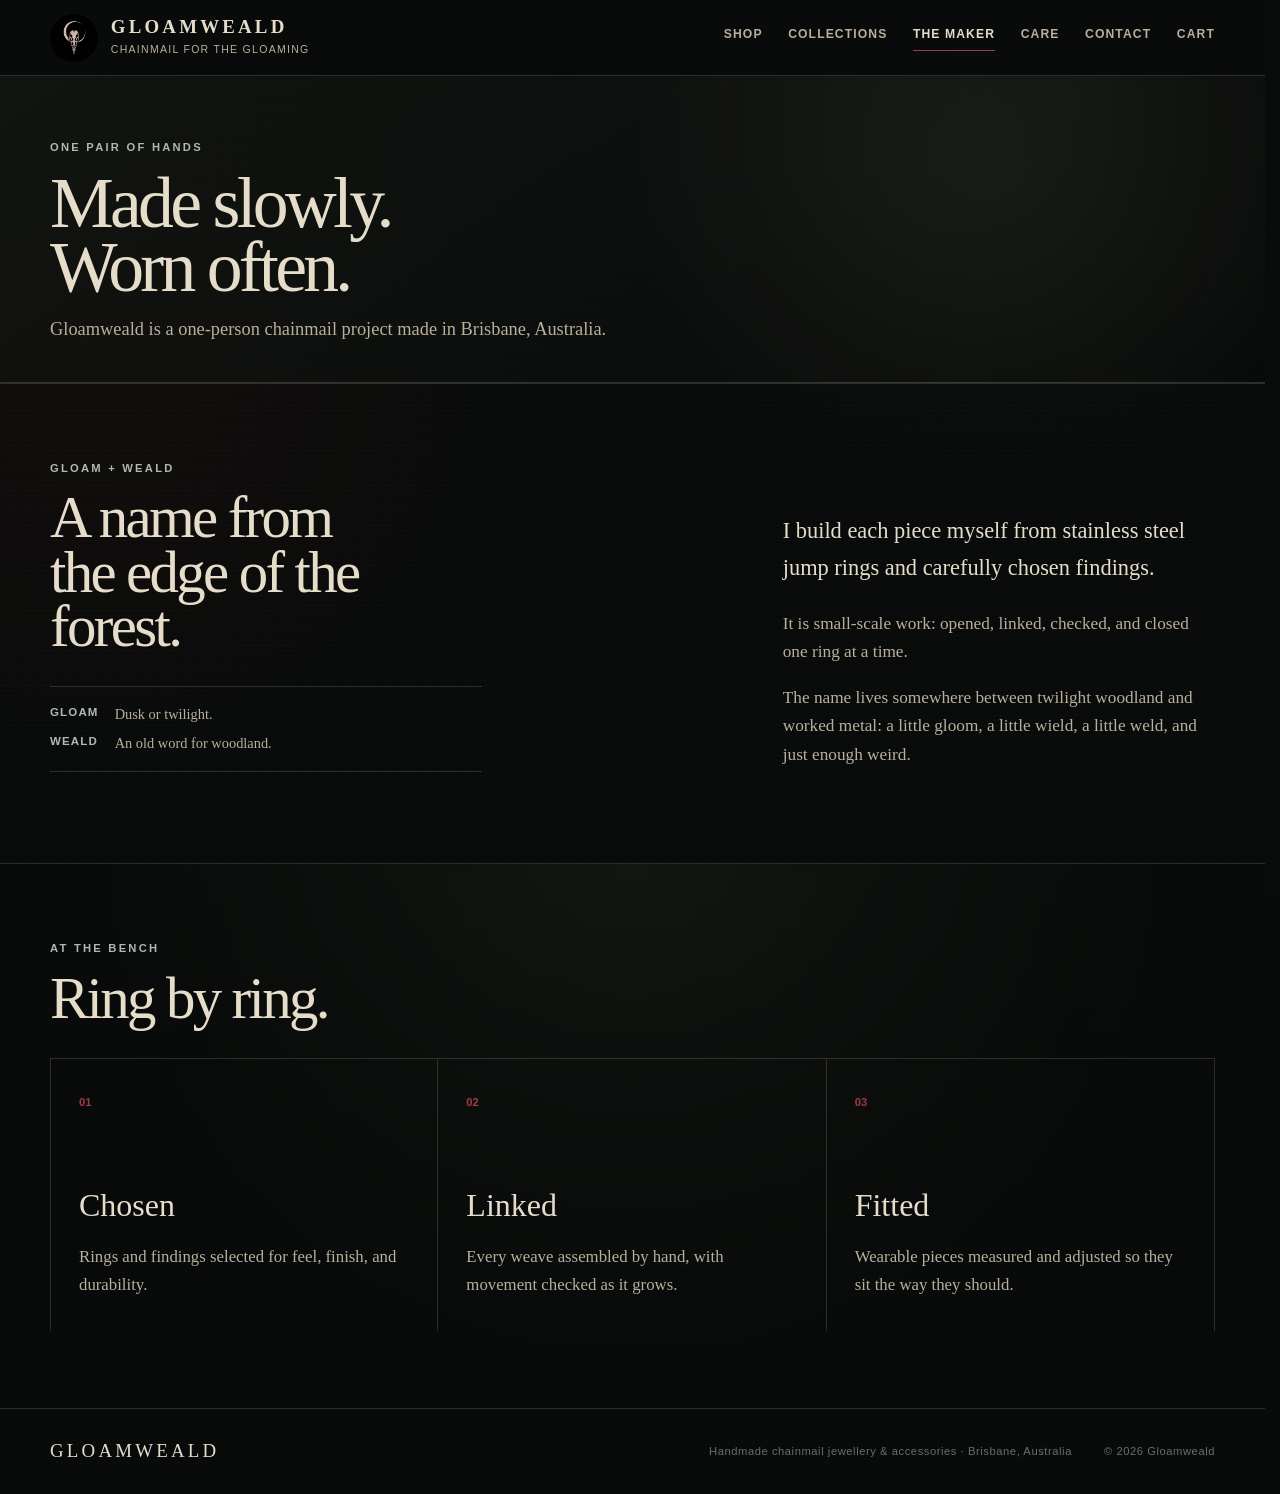
==== commit 81f10afd: "Load global layout refinements on about page" ====
--- a/about.html
+++ b/about.html
@@ -8,6 +8,7 @@
   <meta name="theme-color" content="#090b0a" />
   <link rel="icon" href="assets/images/many-eyed-raven-logo.jpg" type="image/jpeg" />
   <link rel="stylesheet" href="style.css" />
+  <link rel="stylesheet" href="layout.css" />
   <script src="products.js" defer></script>
   <script src="script.js" defer></script>
 </head>
--- a/style.css
+++ b/style.css
@@ -239,11 +239,11 @@
   display: grid;
   grid-template-columns: minmax(0, 1.35fr) minmax(280px, 0.65fr);
   align-items: center;
-  gap: clamp(3rem, 8vw, 8rem);
+  gap: clamp(2rem, 5vw, 5rem);
   width: min(var(--content), calc(100% - 2.5rem));
-  min-height: clamp(29rem, 70svh, 44rem);
+  min-height: clamp(24rem, 58svh, 36rem);
   margin: 0 auto;
-  padding: clamp(3.5rem, 7vw, 6rem) 0;
+  padding: clamp(2.75rem, 5vw, 4.75rem) 0;
 }
 
 .eyebrow,
@@ -261,7 +261,7 @@
 .hero h1 {
   max-width: min(100%, 9ch);
   margin: 0;
-  font-size: clamp(3.5rem, 8vw, 7.6rem);
+  font-size: clamp(3.1rem, 6.5vw, 6.4rem);
   font-weight: 500;
   letter-spacing: -0.055em;
   line-height: 0.9;
@@ -271,9 +271,9 @@
 
 .hero-intro {
   max-width: 40rem;
-  margin: 2rem 0 0;
+  margin: 1.35rem 0 0;
   color: var(--bone-dim);
-  font-size: clamp(1.1rem, 2vw, 1.35rem);
+  font-size: clamp(1.02rem, 1.7vw, 1.22rem);
 }
 
 .hero-actions,
@@ -282,7 +282,7 @@
   flex-wrap: wrap;
   align-items: center;
   gap: 1.25rem;
-  margin-top: 2rem;
+  margin-top: 1.45rem;
 }
 
 .button {
@@ -451,9 +451,9 @@
 
 .page-hero {
   display: grid;
-  min-height: clamp(17rem, 36svh, 27rem);
+  min-height: clamp(11.5rem, 24svh, 18rem);
   align-content: end;
-  padding: clamp(4.5rem, 8vw, 6.8rem) max(1.25rem, calc((100vw - var(--content)) / 2)) clamp(2.5rem, 5vw, 4rem);
+  padding: clamp(2.8rem, 5vw, 4.25rem) max(1.25rem, calc((100vw - var(--content)) / 2)) clamp(1.5rem, 3vw, 2.35rem);
   overflow: hidden;
   border-bottom: 1px solid var(--line);
   background:
@@ -464,7 +464,7 @@
 .page-hero h1 {
   max-width: min(100%, 11ch);
   margin: 0;
-  font-size: clamp(3.4rem, 8vw, 7rem);
+  font-size: clamp(2.65rem, 5.6vw, 5rem);
   font-weight: 500;
   letter-spacing: -0.052em;
   line-height: 0.9;
@@ -474,9 +474,9 @@
 
 .page-hero > p:last-child {
   max-width: 42rem;
-  margin: 2rem 0 0;
+  margin: 0.9rem 0 0;
   color: var(--bone-dim);
-  font-size: clamp(1.05rem, 2vw, 1.3rem);
+  font-size: clamp(0.98rem, 1.55vw, 1.15rem);
 }
 
 .page-hero--shop {
@@ -499,7 +499,7 @@
 }
 
 .section {
-  padding: clamp(5rem, 10vw, 9rem) max(1.25rem, calc((100vw - var(--content)) / 2));
+  padding: clamp(3.25rem, 6vw, 5.75rem) max(1.25rem, calc((100vw - var(--content)) / 2));
   border-top: 1px solid var(--line);
 }
 
@@ -507,8 +507,8 @@
   display: grid;
   grid-template-columns: minmax(0, 1fr) minmax(18rem, 0.7fr);
   align-items: end;
-  gap: 3rem;
-  margin-bottom: 3.5rem;
+  gap: 1.75rem;
+  margin-bottom: 2rem;
 }
 
 .section-heading--compact {
@@ -520,7 +520,7 @@
 .care-section h2,
 .contact-section h2 {
   margin: 0;
-  font-size: clamp(2.8rem, 6vw, 5.7rem);
+  font-size: clamp(2.15rem, 4.6vw, 4.2rem);
   font-weight: 500;
   letter-spacing: -0.045em;
   line-height: 0.92;
@@ -628,8 +628,8 @@
 
 .product-grid {
   display: grid;
-  grid-template-columns: repeat(2, minmax(0, 1fr));
-  gap: 1.35rem;
+  grid-template-columns: repeat(4, minmax(0, 1fr));
+  gap: clamp(0.9rem, 1.4vw, 1.2rem);
 }
 
 .product-card {
@@ -643,11 +643,12 @@
 .product-visual {
   position: relative;
   display: grid;
-  min-height: 23rem;
+  aspect-ratio: 4 / 5;
+  min-height: 0;
   overflow: hidden;
   place-items: center;
   border-bottom: 1px solid var(--line);
-  background-color: #0d100e;
+  background-color: #050605;
   isolation: isolate;
 }
 
@@ -708,23 +709,23 @@
   display: flex;
   flex-direction: column;
   align-items: flex-start;
-  padding: clamp(1.4rem, 4vw, 2.2rem);
+  padding: clamp(1rem, 2vw, 1.35rem);
 }
 
 .product-tags {
   display: flex;
   flex-wrap: wrap;
-  gap: 0.45rem;
-  margin-bottom: 1rem;
+  gap: 0.35rem;
+  margin-bottom: 0.8rem;
 }
 
 .product-tags span,
 .product-collection-link {
-  padding: 0.28rem 0.48rem;
+  padding: 0.24rem 0.4rem;
   border: 1px solid var(--line);
   color: var(--steel);
   font-family: var(--sans);
-  font-size: 0.6rem;
+  font-size: 0.52rem;
   font-weight: 800;
   letter-spacing: 0.11em;
   text-transform: uppercase;
@@ -742,12 +743,12 @@
 }
 
 .product-details h3 {
-  max-width: 16ch;
-  margin: 0;
-  font-size: clamp(1.8rem, 4vw, 2.7rem);
+  max-width: 18ch;
+  margin: 0;
+  font-size: clamp(1.25rem, 2vw, 1.75rem);
   font-weight: 500;
   letter-spacing: -0.025em;
-  line-height: 1;
+  line-height: 1.05;
 }
 
 .product-details > p:not(.price) {
@@ -755,10 +756,10 @@
 }
 
 .price {
-  margin: 1rem 0 0;
-  color: var(--bone);
-  font-family: var(--sans);
-  font-size: 1.1rem;
+  margin: 0.75rem 0 0;
+  color: var(--bone);
+  font-family: var(--sans);
+  font-size: 1rem;
   font-weight: 800;
 }
 
@@ -770,15 +771,15 @@
 
 .product-specs {
   width: 100%;
-  margin: 0.75rem 0 1.6rem;
+  margin: 0.65rem 0 1.1rem;
   border-top: 1px solid var(--line);
 }
 
 .product-specs div {
   display: grid;
-  grid-template-columns: 6rem 1fr;
-  gap: 1rem;
-  padding: 0.6rem 0;
+  grid-template-columns: 4.8rem 1fr;
+  gap: 0.65rem;
+  padding: 0.5rem 0;
   border-bottom: 1px solid var(--line);
 }
 
@@ -786,7 +787,7 @@
 .product-specs dd {
   margin: 0;
   font-family: var(--sans);
-  font-size: 0.72rem;
+  font-size: 0.68rem;
 }
 
 .product-specs dt {
@@ -808,7 +809,7 @@
   display: flex;
   flex-wrap: wrap;
   align-items: center;
-  gap: 0.95rem;
+  gap: 0.7rem;
   margin-top: auto;
 }
 
@@ -825,14 +826,14 @@
 
 .concept-label {
   display: inline-flex;
-  min-height: 3rem;
+  min-height: 2.75rem;
   align-items: center;
   margin-top: auto;
-  padding: 0.75rem 1rem;
+  padding: 0.68rem 0.85rem;
   border: 1px dashed var(--line-strong);
   color: var(--steel);
   font-family: var(--sans);
-  font-size: 0.68rem;
+  font-size: 0.62rem;
   font-weight: 800;
   letter-spacing: 0.11em;
   text-transform: uppercase;
@@ -861,7 +862,8 @@
 
 .product-visual--photo {
   display: block;
-  min-height: 32rem;
+  aspect-ratio: 4 / 5;
+  min-height: 0;
   background: #050605;
 }
 
@@ -873,7 +875,7 @@
 .product-gallery {
   display: flex;
   width: 100%;
-  height: 32rem;
+  height: 100%;
   overflow-x: auto;
   overflow-y: hidden;
   overscroll-behavior-inline: contain;
@@ -922,6 +924,7 @@
   width: 100%;
   height: 100%;
   object-fit: contain;
+  object-position: center;
   transition: transform 220ms ease;
 }
 
@@ -1129,12 +1132,28 @@
 
 .checkout-section {
   background: rgba(16, 19, 16, 0.7);
+  padding-top: clamp(2rem, 4vw, 3.4rem);
+}
+
+.checkout-section .section-heading {
+  grid-template-columns: 1fr;
+  gap: 0.65rem;
+  margin-bottom: 1rem;
+}
+
+.checkout-section .section-heading h2 {
+  font-size: clamp(2rem, 3.8vw, 3rem);
+}
+
+.checkout-section .section-heading > p {
+  max-width: 50rem;
+  margin: 0;
 }
 
 .checkout-layout {
   display: grid;
   grid-template-columns: minmax(0, 1fr) minmax(20rem, 0.55fr);
-  gap: 1.35rem;
+  gap: 1rem;
   align-items: start;
 }
 
@@ -1148,7 +1167,7 @@
 
 .cart-panel,
 .checkout-form {
-  padding: clamp(1.4rem, 4vw, 2.2rem);
+  padding: clamp(1rem, 2.5vw, 1.5rem);
 }
 
 .cart-panel {
@@ -1158,8 +1177,8 @@
 .cart-panel h2,
 .checkout-form h2,
 .order-summary h2 {
-  margin: 0 0 1.35rem;
-  font-size: clamp(1.7rem, 3vw, 2.5rem);
+  margin: 0 0 0.95rem;
+  font-size: clamp(1.45rem, 2.5vw, 2rem);
   font-weight: 500;
   letter-spacing: -0.03em;
   line-height: 1;
@@ -1171,15 +1190,15 @@
 
 .cart-lines {
   display: grid;
+  gap: 0.65rem;
+}
+
+.cart-line {
+  display: grid;
+  grid-template-columns: minmax(0, 1fr) auto auto auto;
   gap: 0.8rem;
-}
-
-.cart-line {
-  display: grid;
-  grid-template-columns: minmax(0, 1fr) auto auto auto;
-  gap: 1rem;
   align-items: center;
-  padding: 1rem;
+  padding: 0.85rem;
   border: 1px solid var(--line);
   background: rgba(9, 11, 10, 0.44);
 }
@@ -1232,13 +1251,13 @@
 
 .checkout-form {
   display: grid;
-  gap: 1.2rem;
+  gap: 0.9rem;
 }
 
 .form-grid {
   display: grid;
   grid-template-columns: repeat(2, minmax(0, 1fr));
-  gap: 1rem;
+  gap: 0.85rem;
 }
 
 .checkout-form label,
@@ -1258,13 +1277,17 @@
   text-transform: none;
 }
 
+.checkout-form label.is-optional span {
+  color: var(--steel);
+}
+
 .checkout-form input,
 .checkout-form select,
 .checkout-form textarea {
   display: block;
   width: 100%;
-  margin-top: 0.45rem;
-  padding: 0.78rem 0.85rem;
+  margin-top: 0.35rem;
+  padding: 0.68rem 0.75rem;
   border: 1px solid var(--line-strong);
   border-radius: 0;
   background: rgba(5, 6, 5, 0.82);
@@ -1289,10 +1312,43 @@
 }
 
 .shipping-note {
-  margin: -0.65rem 0 0;
+  margin: -0.45rem 0 0;
   color: var(--steel);
   font-family: var(--sans);
   font-size: 0.82rem;
+}
+
+.paypal-checkout,
+.stripe-checkout {
+  display: grid;
+  gap: 0.85rem;
+  padding: 1rem;
+  border: 1px solid var(--line);
+  background: rgba(229, 221, 202, 0.03);
+}
+
+.paypal-checkout h3,
+.stripe-checkout h3 {
+  margin: 0;
+  font-size: 1.35rem;
+  font-weight: 500;
+}
+
+.paypal-checkout p,
+.stripe-checkout p {
+  margin: 0;
+  color: var(--bone-dim);
+  font-family: var(--sans);
+  font-size: 0.84rem;
+}
+
+.paypal-checkout code,
+.stripe-checkout code {
+  color: var(--bone);
+}
+
+#paypal-button-container {
+  min-height: 3.6rem;
 }
 
 .payment-options {
@@ -1317,8 +1373,8 @@
 
 .order-summary {
   position: sticky;
-  top: 7rem;
-  padding: 1.35rem;
+  top: 5.7rem;
+  padding: 1rem;
 }
 
 .order-summary dl {
@@ -1379,6 +1435,66 @@
   display: flex;
   flex-wrap: wrap;
   gap: 0.85rem;
+}
+
+.success-section {
+  background:
+    radial-gradient(circle at 18% 0%, rgba(161, 57, 69, 0.12), transparent 22rem),
+    rgba(16, 19, 16, 0.72);
+}
+
+.success-panel {
+  display: grid;
+  gap: 1.1rem;
+  max-width: 54rem;
+  padding: clamp(1.6rem, 5vw, 3rem);
+  border: 1px solid var(--line);
+  background: rgba(20, 23, 20, 0.8);
+}
+
+.success-panel h2 {
+  max-width: 12ch;
+  margin: 0;
+  font-size: clamp(2rem, 5vw, 4.2rem);
+  font-weight: 500;
+  letter-spacing: -0.055em;
+  line-height: 0.92;
+}
+
+.success-panel p {
+  max-width: 38rem;
+  margin: 0;
+  color: var(--bone-dim);
+}
+
+.success-panel .checkout-warning {
+  color: #f0c88f;
+}
+
+.success-details {
+  display: grid;
+  gap: 0.6rem;
+  margin: 0;
+  font-family: var(--sans);
+}
+
+.success-details div {
+  display: grid;
+  grid-template-columns: 9rem minmax(0, 1fr);
+  gap: 1rem;
+  padding: 0.7rem 0;
+  border-top: 1px solid var(--line);
+}
+
+.success-details dt {
+  color: var(--steel);
+}
+
+.success-details dd {
+  margin: 0;
+  overflow-wrap: anywhere;
+  color: var(--bone);
+  font-weight: 800;
 }
 
 .collections-section {
@@ -1521,9 +1637,9 @@
 .collection-hero {
   position: relative;
   display: grid;
-  min-height: clamp(17rem, 38svh, 29rem);
+  min-height: clamp(12rem, 26svh, 20rem);
   align-content: end;
-  padding: clamp(4.75rem, 8vw, 7rem) max(1.25rem, calc((100vw - var(--content)) / 2)) clamp(2.5rem, 5vw, 4.25rem);
+  padding: clamp(3rem, 5vw, 4.5rem) max(1.25rem, calc((100vw - var(--content)) / 2)) clamp(1.6rem, 3vw, 2.5rem);
   overflow: hidden;
   border-bottom: 1px solid var(--line);
   isolation: isolate;
@@ -1573,7 +1689,7 @@
 .collection-hero h1 {
   max-width: min(100%, 12ch);
   margin: 0;
-  font-size: clamp(3.5rem, 8.5vw, 7.5rem);
+  font-size: clamp(2.7rem, 5.8vw, 5.2rem);
   font-weight: 500;
   letter-spacing: -0.055em;
   line-height: 0.9;
@@ -1583,14 +1699,14 @@
 
 .collection-deck {
   max-width: 37rem;
-  margin: 2rem 0 0;
+  margin: 0.9rem 0 0;
   color: var(--bone-dim);
-  font-size: clamp(1.1rem, 2.2vw, 1.45rem);
+  font-size: clamp(1rem, 1.7vw, 1.2rem);
 }
 
 .breadcrumb {
   position: absolute;
-  top: clamp(2rem, 5vw, 4rem);
+  top: clamp(1.35rem, 3vw, 2.5rem);
   color: var(--steel);
   font-family: var(--sans);
   font-size: 0.7rem;
@@ -1919,6 +2035,12 @@
   text-decoration: none;
 }
 
+@media (max-width: 1120px) {
+  .product-grid {
+    grid-template-columns: repeat(3, minmax(0, 1fr));
+  }
+}
+
 @media (max-width: 900px) {
   .site-header {
     align-items: flex-start;
@@ -1986,6 +2108,10 @@
     grid-template-columns: 1fr;
   }
 
+  .product-grid {
+    grid-template-columns: repeat(2, minmax(0, 1fr));
+  }
+
   .collection-card {
     min-height: 19rem;
   }
@@ -2062,11 +2188,11 @@
   .hero {
     width: min(100% - 2rem, var(--content));
     min-height: auto;
-    padding: 3.4rem 0;
+    padding: 2.75rem 0;
   }
 
   .hero h1 {
-    font-size: clamp(3rem, 15vw, 4.6rem);
+    font-size: clamp(2.75rem, 13vw, 4.2rem);
   }
 
   .material-note {
@@ -2102,14 +2228,14 @@
     grid-template-columns: 1fr;
   }
 
-  .product-visual {
-    min-height: 19rem;
-  }
-
-  .product-visual--photo,
-  .product-gallery {
+  .success-details div {
+    grid-template-columns: 1fr;
+    gap: 0.2rem;
+  }
+
+  .product-visual,
+  .product-visual--photo {
     min-height: 0;
-    height: 27rem;
   }
 
   .gallery-arrow {
@@ -2157,15 +2283,15 @@
 
   .page-hero,
   .collection-hero {
-    min-height: clamp(16rem, 34svh, 24rem);
-    padding-top: 4rem;
-    padding-bottom: 2.35rem;
+    min-height: clamp(10rem, 24svh, 15rem);
+    padding-top: 2.75rem;
+    padding-bottom: 1.5rem;
   }
 
   .page-hero h1,
   .collection-hero h1,
   .contact-page h1 {
-    font-size: clamp(3rem, 14vw, 4.7rem);
+    font-size: clamp(2.35rem, 11vw, 3.7rem);
     line-height: 0.94;
   }
 
--- a/layout.css
+++ b/layout.css
@@ -0,0 +1,48 @@
+html {
+  min-height: 100%;
+  scrollbar-gutter: stable;
+}
+
+body {
+  display: flex;
+  min-height: 100svh;
+  flex-direction: column;
+}
+
+body > main {
+  flex: 1 0 auto;
+}
+
+body > footer {
+  flex: 0 0 auto;
+}
+
+nav {
+  gap: 0.15rem clamp(0.9rem, 2vw, 1.75rem);
+  overflow: visible;
+}
+
+nav a {
+  display: inline-flex;
+  align-items: center;
+  min-height: 1.65rem;
+  padding-bottom: 0.42rem;
+}
+
+nav a::after {
+  bottom: 0;
+}
+
+@media (max-width: 900px) {
+  nav {
+    overflow: visible;
+    padding: 0.15rem 0 0;
+    scrollbar-width: auto;
+  }
+}
+
+@media (max-width: 680px) {
+  nav {
+    padding-bottom: 0;
+  }
+}
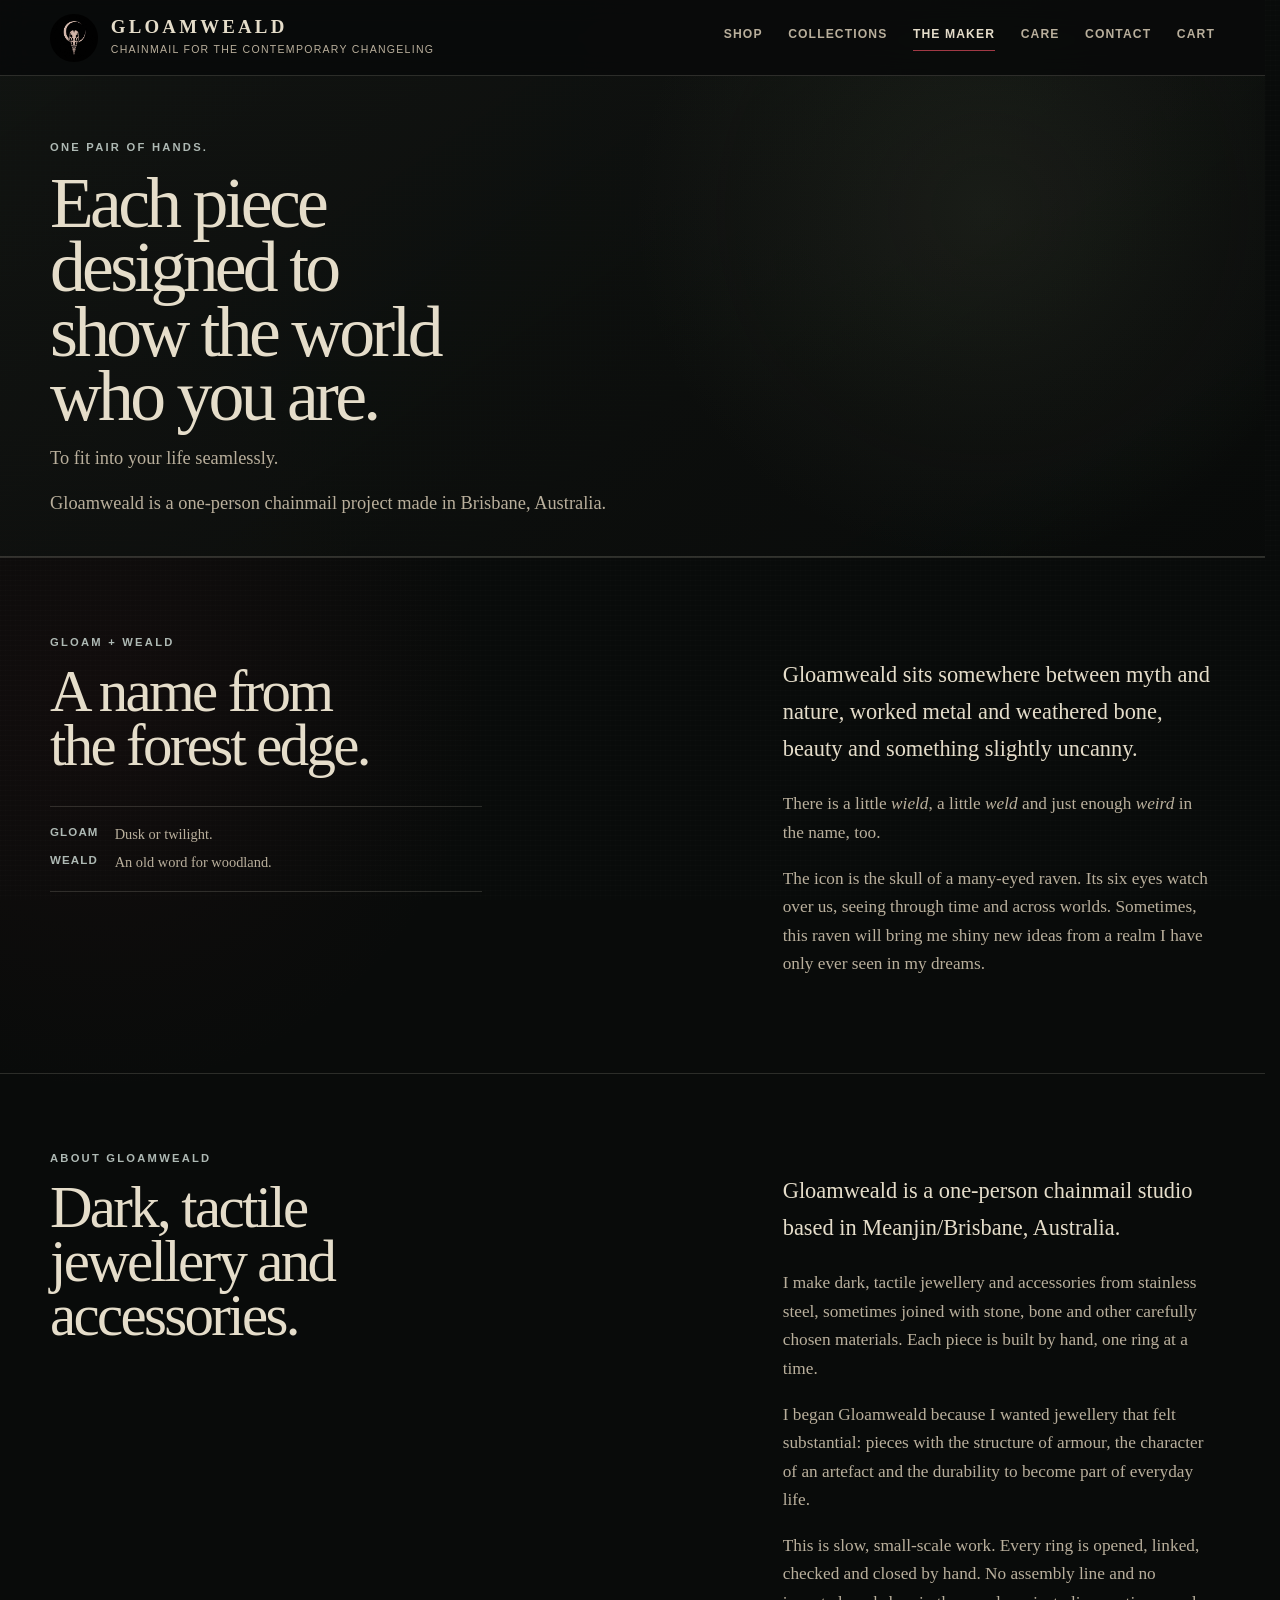
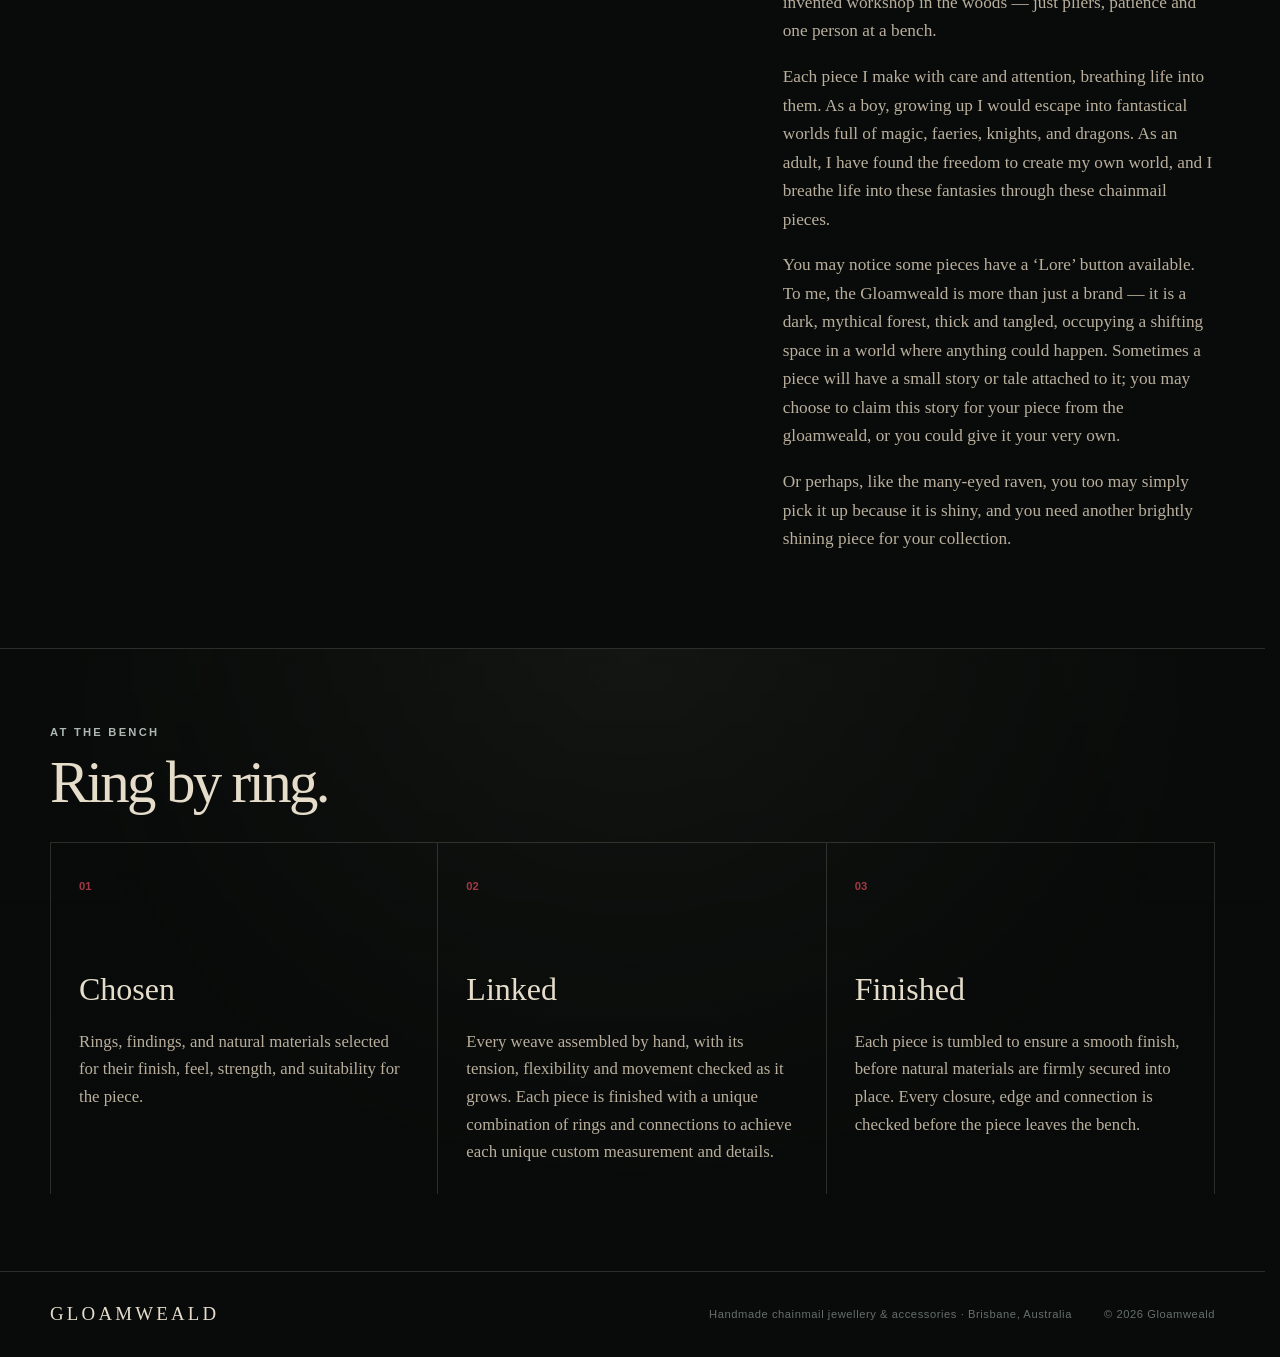
==== commit 6a7f53cd: "Update maker and care copy" ====
--- a/about.html
+++ b/about.html
@@ -15,33 +15,49 @@
 <body>
   <a class="skip-link" href="#main-content">Skip to content</a>
   <header class="site-header">
-    <a class="brand" href="index.html" aria-label="Gloamweald home"><img class="brand-mark" src="assets/images/many-eyed-raven-logo.jpg" alt="" width="48" height="48" /><span><strong>Gloamweald</strong><small>Chainmail for the gloaming</small></span></a>
+    <a class="brand" href="index.html" aria-label="Gloamweald home"><img class="brand-mark" src="assets/images/many-eyed-raven-logo.jpg" alt="" width="48" height="48" /><span><strong>Gloamweald</strong><small>Chainmail for the contemporary changeling</small></span></a>
     <nav aria-label="Main navigation"><a href="shop.html">Shop</a><a href="collections.html">Collections</a><a href="about.html" aria-current="page">The maker</a><a href="care.html">Care</a><a href="contact.html">Contact</a></nav>
   </header>
   <main id="main-content">
     <header class="page-hero page-hero--maker">
-      <p class="eyebrow">One pair of hands</p>
-      <h1>Made slowly. Worn often.</h1>
+      <p class="eyebrow">One pair of hands.</p>
+      <h1>Each piece designed to show the world who you are.</h1>
+      <p>To fit into your life seamlessly.</p>
       <p>Gloamweald is a one-person chainmail project made in Brisbane, Australia.</p>
     </header>
     <section class="section about-section" aria-labelledby="name-title">
       <div class="about-name">
         <p class="eyebrow">Gloam + weald</p>
-        <h2 id="name-title">A name from the edge of the forest.</h2>
+        <h2 id="name-title">A name from the forest edge.</h2>
         <p class="name-note"><strong>Gloam</strong><span>Dusk or twilight.</span><strong>Weald</strong><span>An old word for woodland.</span></p>
       </div>
       <div class="about-copy">
-        <p class="lead">I build each piece myself from stainless steel jump rings and carefully chosen findings.</p>
-        <p>It is small-scale work: opened, linked, checked, and closed one ring at a time.</p>
-        <p>The name lives somewhere between twilight woodland and worked metal: a little gloom, a little wield, a little weld, and just enough weird.</p>
+        <p class="lead">Gloamweald sits somewhere between myth and nature, worked metal and weathered bone, beauty and something slightly uncanny.</p>
+        <p>There is a little <em>wield</em>, a little <em>weld</em> and just enough <em>weird</em> in the name, too.</p>
+        <p>The icon is the skull of a many-eyed raven. Its six eyes watch over us, seeing through time and across worlds. Sometimes, this raven will bring me shiny new ideas from a realm I have only ever seen in my dreams.</p>
+      </div>
+    </section>
+    <section class="section about-section" aria-labelledby="about-gloamweald-title">
+      <div class="about-name">
+        <p class="eyebrow">About Gloamweald</p>
+        <h2 id="about-gloamweald-title">Dark, tactile jewellery and accessories.</h2>
+      </div>
+      <div class="about-copy">
+        <p class="lead">Gloamweald is a one-person chainmail studio based in Meanjin/Brisbane, Australia.</p>
+        <p>I make dark, tactile jewellery and accessories from stainless steel, sometimes joined with stone, bone and other carefully chosen materials. Each piece is built by hand, one ring at a time.</p>
+        <p>I began Gloamweald because I wanted jewellery that felt substantial: pieces with the structure of armour, the character of an artefact and the durability to become part of everyday life.</p>
+        <p>This is slow, small-scale work. Every ring is opened, linked, checked and closed by hand. No assembly line and no invented workshop in the woods — just pliers, patience and one person at a bench.</p>
+        <p>Each piece I make with care and attention, breathing life into them. As a boy, growing up I would escape into fantastical worlds full of magic, faeries, knights, and dragons. As an adult, I have found the freedom to create my own world, and I breathe life into these fantasies through these chainmail pieces.</p>
+        <p>You may notice some pieces have a ‘Lore’ button available. To me, the Gloamweald is more than just a brand — it is a dark, mythical forest, thick and tangled, occupying a shifting space in a world where anything could happen. Sometimes a piece will have a small story or tale attached to it; you may choose to claim this story for your piece from the gloamweald, or you could give it your very own.</p>
+        <p>Or perhaps, like the many-eyed raven, you too may simply pick it up because it is shiny, and you need another brightly shining piece for your collection.</p>
       </div>
     </section>
     <section class="section process-section" aria-labelledby="process-title">
       <div class="section-heading section-heading--compact"><div><p class="eyebrow">At the bench</p><h2 id="process-title">Ring by ring.</h2></div></div>
       <ol class="process-list">
-        <li><span>01</span><h3>Chosen</h3><p>Rings and findings selected for feel, finish, and durability.</p></li>
-        <li><span>02</span><h3>Linked</h3><p>Every weave assembled by hand, with movement checked as it grows.</p></li>
-        <li><span>03</span><h3>Fitted</h3><p>Wearable pieces measured and adjusted so they sit the way they should.</p></li>
+        <li><span>01</span><h3>Chosen</h3><p>Rings, findings, and natural materials selected for their finish, feel, strength, and suitability for the piece.</p></li>
+        <li><span>02</span><h3>Linked</h3><p>Every weave assembled by hand, with its tension, flexibility and movement checked as it grows. Each piece is finished with a unique combination of rings and connections to achieve each unique custom measurement and details.</p></li>
+        <li><span>03</span><h3>Finished</h3><p>Each piece is tumbled to ensure a smooth finish, before natural materials are firmly secured into place. Every closure, edge and connection is checked before the piece leaves the bench.</p></li>
       </ol>
     </section>
   </main>
--- a/style.css
+++ b/style.css
@@ -472,7 +472,7 @@
   text-wrap: balance;
 }
 
-.page-hero > p:last-child {
+.page-hero > p:not(.eyebrow) {
   max-width: 42rem;
   margin: 0.9rem 0 0;
   color: var(--bone-dim);
@@ -1217,8 +1217,54 @@
   font-size: 0.76rem;
 }
 
+.cart-line-costs {
+  display: grid;
+  gap: 0.25rem;
+  max-width: 32rem;
+  margin: 0.55rem 0 0.2rem;
+  color: var(--steel-dark);
+  font-family: var(--sans);
+  font-size: 0.72rem;
+}
+
+.cart-line-costs div {
+  display: flex;
+  justify-content: space-between;
+  gap: 1rem;
+}
+
+.cart-line-costs dt,
+.cart-line-costs dd {
+  margin: 0;
+}
+
+.cart-line-costs dd {
+  color: var(--bone-dim);
+  font-weight: 800;
+  white-space: nowrap;
+}
+
+.cart-line-costs__total {
+  margin-top: 0.15rem;
+  padding-top: 0.25rem;
+  border-top: 1px solid var(--line);
+}
+
 .cart-line strong {
   font-family: var(--sans);
+}
+
+.cart-line-actions {
+  display: flex;
+  flex-direction: column;
+  gap: 0.45rem;
+  align-items: flex-end;
+  justify-content: flex-end;
+  font-family: var(--sans);
+}
+
+.cart-line-actions .quiet-button {
+  font-size: 0.72rem;
 }
 
 .quantity-control {
@@ -1495,6 +1541,423 @@
   overflow-wrap: anywhere;
   color: var(--bone);
   font-weight: 800;
+}
+
+.product-details h3 a {
+  color: inherit;
+  text-decoration: none;
+}
+
+.product-details h3 a:hover {
+  color: var(--bone);
+  text-decoration: underline;
+  text-decoration-thickness: 1px;
+  text-underline-offset: 0.22em;
+}
+
+a.product-photo {
+  text-decoration: none;
+  cursor: pointer;
+}
+
+button.product-photo {
+  cursor: zoom-in;
+}
+
+.product-page {
+  padding-top: clamp(2rem, 5vw, 4rem);
+}
+
+.product-back-link {
+  display: inline-flex;
+  margin-bottom: 1.5rem;
+}
+
+.product-page-layout {
+  display: grid;
+  grid-template-columns: minmax(0, 1.05fr) minmax(20rem, 0.95fr);
+  gap: clamp(1.5rem, 4vw, 4rem);
+  align-items: start;
+}
+
+.product-page-gallery {
+  border: 1px solid var(--line);
+  background: #050605;
+}
+
+.product-page-gallery--placeholder .product-visual {
+  min-height: min(70vh, 42rem);
+}
+
+.product-page__info h1 {
+  margin: 0.25rem 0 0.85rem;
+  font-size: clamp(2.3rem, 5vw, 5rem);
+  font-weight: 500;
+  letter-spacing: -0.055em;
+  line-height: 0.94;
+}
+
+.product-page__info > p:not(.eyebrow):not(.price),
+.product-page-lore__copy {
+  color: var(--bone-dim);
+  line-height: 1.72;
+}
+
+.product-page-price {
+  margin-bottom: 1rem;
+  font-size: clamp(1.05rem, 2vw, 1.35rem);
+}
+
+.product-specs--page {
+  margin-bottom: 1.5rem;
+}
+
+.product-purchase-form,
+.product-purchase-panel {
+  display: grid;
+  gap: 1.1rem;
+  margin-top: 1.45rem;
+}
+
+.customisation-field {
+  min-width: 0;
+  margin: 0;
+  padding: 1rem;
+  border: 1px solid var(--line);
+  background: rgba(9, 11, 10, 0.52);
+}
+
+.customisation-field legend {
+  padding: 0 0.45rem;
+  color: var(--bone);
+  font-family: var(--sans);
+  font-size: 0.78rem;
+  font-weight: 850;
+  letter-spacing: 0.09em;
+  text-transform: uppercase;
+}
+
+.customisation-field p,
+.field-note {
+  margin: 0.55rem 0 0;
+  color: var(--steel);
+  font-family: var(--sans);
+  font-size: 0.78rem;
+  line-height: 1.55;
+}
+
+.custom-select select,
+.shop-sort {
+  width: 100%;
+  min-height: 2.75rem;
+  border: 1px solid var(--line-strong);
+  background: #090b0a;
+  color: var(--bone);
+  font: inherit;
+}
+
+.customisation-field .custom-select {
+  display: block;
+  margin-top: 0.85rem;
+}
+
+.size-options {
+  display: flex;
+  flex-wrap: wrap;
+  gap: 0.55rem;
+  margin-top: 0.85rem;
+}
+
+.size-option,
+.clasp-option {
+  position: relative;
+  cursor: pointer;
+}
+
+.size-option input,
+.clasp-option input {
+  position: absolute;
+  opacity: 0;
+  pointer-events: none;
+}
+
+.size-option {
+  display: inline-grid;
+  min-width: 5.5rem;
+  min-height: 3rem;
+  align-content: center;
+  gap: 0.1rem;
+  padding: 0.55rem 0.75rem;
+  border: 1px solid var(--line);
+  color: var(--bone-dim);
+  text-align: center;
+}
+
+.size-option small,
+.clasp-option__meta,
+.clasp-option__price {
+  color: var(--steel);
+  font-family: var(--sans);
+  font-size: 0.66rem;
+  font-weight: 700;
+}
+
+.size-option:has(input:focus-visible),
+.clasp-option:has(input:focus-visible) {
+  outline: 2px solid var(--bone);
+  outline-offset: 3px;
+}
+
+.size-option:has(input:checked),
+.clasp-option:has(input:checked) {
+  border-color: var(--blood-bright);
+  background: rgba(125, 38, 48, 0.16);
+  color: var(--bone);
+  box-shadow: inset 0 0 0 1px rgba(229, 221, 202, 0.18);
+}
+
+.clasp-options {
+  display: grid;
+  grid-template-columns: repeat(auto-fit, minmax(8.5rem, 1fr));
+  gap: 0.7rem;
+  margin-top: 0.9rem;
+}
+
+.clasp-option {
+  display: grid;
+  grid-template-rows: auto auto auto auto;
+  gap: 0.35rem;
+  min-width: 0;
+  padding: 0.7rem;
+  border: 1px solid var(--line);
+  background: rgba(20, 23, 20, 0.58);
+}
+
+.clasp-option__image {
+  display: grid;
+  aspect-ratio: 4 / 3;
+  overflow: hidden;
+  place-items: center;
+  border: 1px solid var(--line);
+  background: #050605;
+}
+
+.clasp-option__image img {
+  width: 100%;
+  height: 100%;
+  object-fit: contain;
+}
+
+.clasp-placeholder {
+  display: grid;
+  width: 2.3rem;
+  height: 2.3rem;
+  place-items: center;
+  border: 1px dashed var(--line-strong);
+  border-radius: 50%;
+  color: var(--steel);
+}
+
+.clasp-option__name {
+  color: var(--bone);
+  font-family: var(--sans);
+  font-size: 0.76rem;
+  font-weight: 850;
+}
+
+.customisation-field.is-disabled {
+  opacity: 0.72;
+}
+
+.measuring-guide,
+.type-buying-guide {
+  margin-top: 0.85rem;
+  border-top: 1px solid var(--line);
+  color: var(--bone-dim);
+}
+
+.measuring-guide summary,
+.type-buying-guide summary {
+  padding: 0.85rem 0 0.2rem;
+  color: var(--bone);
+  cursor: pointer;
+  font-family: var(--sans);
+  font-size: 0.78rem;
+  font-weight: 850;
+  letter-spacing: 0.06em;
+}
+
+.measuring-guide div,
+.type-buying-guide ul {
+  color: var(--bone-dim);
+  font-size: 0.92rem;
+  line-height: 1.65;
+}
+
+.price-summary {
+  padding: 1rem;
+  border: 1px solid var(--line);
+  background: rgba(20, 23, 20, 0.72);
+}
+
+.price-summary h3 {
+  margin: 0 0 0.75rem;
+  color: var(--steel);
+  font-family: var(--sans);
+  font-size: 0.72rem;
+  font-weight: 850;
+  letter-spacing: 0.12em;
+  text-transform: uppercase;
+}
+
+.price-summary dl {
+  display: grid;
+  gap: 0.45rem;
+  margin: 0;
+}
+
+.price-summary div {
+  display: flex;
+  justify-content: space-between;
+  gap: 1rem;
+}
+
+.price-summary dt,
+.price-summary dd {
+  margin: 0;
+}
+
+.price-summary dd {
+  color: var(--bone);
+  font-family: var(--sans);
+  font-weight: 800;
+}
+
+.price-summary .summary-total {
+  padding-top: 0.6rem;
+  border-top: 1px solid var(--line);
+  color: var(--bone);
+  font-size: 1.08rem;
+}
+
+.form-error {
+  min-height: 1.4em;
+  margin: 0;
+  color: #e8a0a8;
+  font-family: var(--sans);
+  font-size: 0.78rem;
+}
+
+.product-page-actions {
+  display: flex;
+  flex-wrap: wrap;
+  align-items: center;
+  gap: 0.8rem;
+}
+
+.product-page-actions .button[disabled] {
+  opacity: 0.45;
+  cursor: not-allowed;
+}
+
+.product-page-lore {
+  max-width: 760px;
+  margin: clamp(2rem, 5vw, 4rem) auto 0;
+  padding-top: clamp(1.5rem, 4vw, 3rem);
+  border-top: 1px solid var(--line);
+}
+
+.product-page-lore h2 {
+  margin: 0 0 1rem;
+  font-size: clamp(2rem, 4vw, 3.6rem);
+  font-weight: 500;
+  letter-spacing: -0.04em;
+}
+
+.cart-confirmation-dialog {
+  width: min(92vw, 34rem);
+  padding: 0;
+  border: 1px solid var(--line-strong);
+  background: rgba(9, 11, 10, 0.98);
+  color: var(--bone);
+}
+
+.cart-confirmation-dialog::backdrop {
+  background: rgba(0, 0, 0, 0.78);
+}
+
+.cart-confirmation-panel {
+  position: relative;
+  padding: clamp(1.2rem, 4vw, 2rem);
+}
+
+.cart-confirmation-panel h2 {
+  margin: 0 2rem 1rem 0;
+  font-size: clamp(1.65rem, 4vw, 2.5rem);
+  font-weight: 500;
+  letter-spacing: -0.035em;
+}
+
+.cart-confirmation-close {
+  position: absolute;
+  top: 0.8rem;
+  right: 0.8rem;
+  display: grid;
+  width: 2.5rem;
+  height: 2.5rem;
+  place-items: center;
+  border: 1px solid var(--line);
+  border-radius: 50%;
+  background: transparent;
+  color: var(--bone);
+  cursor: pointer;
+}
+
+.cart-confirmation-item {
+  display: grid;
+  grid-template-columns: 5.5rem minmax(0, 1fr);
+  gap: 1rem;
+  align-items: center;
+}
+
+.cart-confirmation-item img,
+.cart-confirmation-placeholder {
+  width: 5.5rem;
+  aspect-ratio: 4 / 5;
+  border: 1px solid var(--line);
+  background: #050605;
+  object-fit: contain;
+}
+
+.cart-confirmation-item h3 {
+  margin: 0;
+  font-size: 1.25rem;
+}
+
+.cart-confirmation-item p {
+  margin: 0.3rem 0;
+  color: var(--steel);
+  font-family: var(--sans);
+  font-size: 0.8rem;
+}
+
+.cart-confirmation-actions {
+  display: flex;
+  flex-wrap: wrap;
+  gap: 0.75rem;
+  margin-top: 1.4rem;
+}
+
+.cart-line-options {
+  margin: 0.2rem 0 0.35rem;
+  color: var(--steel);
+  font-family: var(--sans);
+  font-size: 0.76rem;
+  line-height: 1.35;
+}
+
+.product-not-found {
+  min-height: 50vh;
 }
 
 .collections-section {
@@ -2112,6 +2575,18 @@
     grid-template-columns: repeat(2, minmax(0, 1fr));
   }
 
+  .product-page-layout {
+    grid-template-columns: 1fr;
+  }
+
+  .product-page__media {
+    order: 2;
+  }
+
+  .product-page__info {
+    order: 1;
+  }
+
   .collection-card {
     min-height: 19rem;
   }
@@ -2219,9 +2694,46 @@
     grid-template-columns: 1fr;
   }
 
+  .product-page {
+    padding-top: 1.4rem;
+  }
+
+  .product-page__info h1 {
+    font-size: clamp(2.2rem, 12vw, 3.5rem);
+  }
+
+  .customisation-field {
+    padding: 0.85rem;
+  }
+
+  .clasp-options {
+    grid-template-columns: repeat(2, minmax(0, 1fr));
+  }
+
+  .product-page-actions .button,
+  .product-page-actions .quiet-button,
+  .cart-confirmation-actions .button {
+    width: 100%;
+    justify-content: center;
+  }
+
+  .cart-confirmation-item {
+    grid-template-columns: 4.8rem minmax(0, 1fr);
+  }
+
+  .cart-confirmation-item img,
+  .cart-confirmation-placeholder {
+    width: 4.8rem;
+  }
+
   .cart-line {
     grid-template-columns: 1fr;
     align-items: start;
+  }
+
+  .cart-line-actions {
+    align-items: flex-start;
+    justify-content: flex-start;
   }
 
   .form-grid {
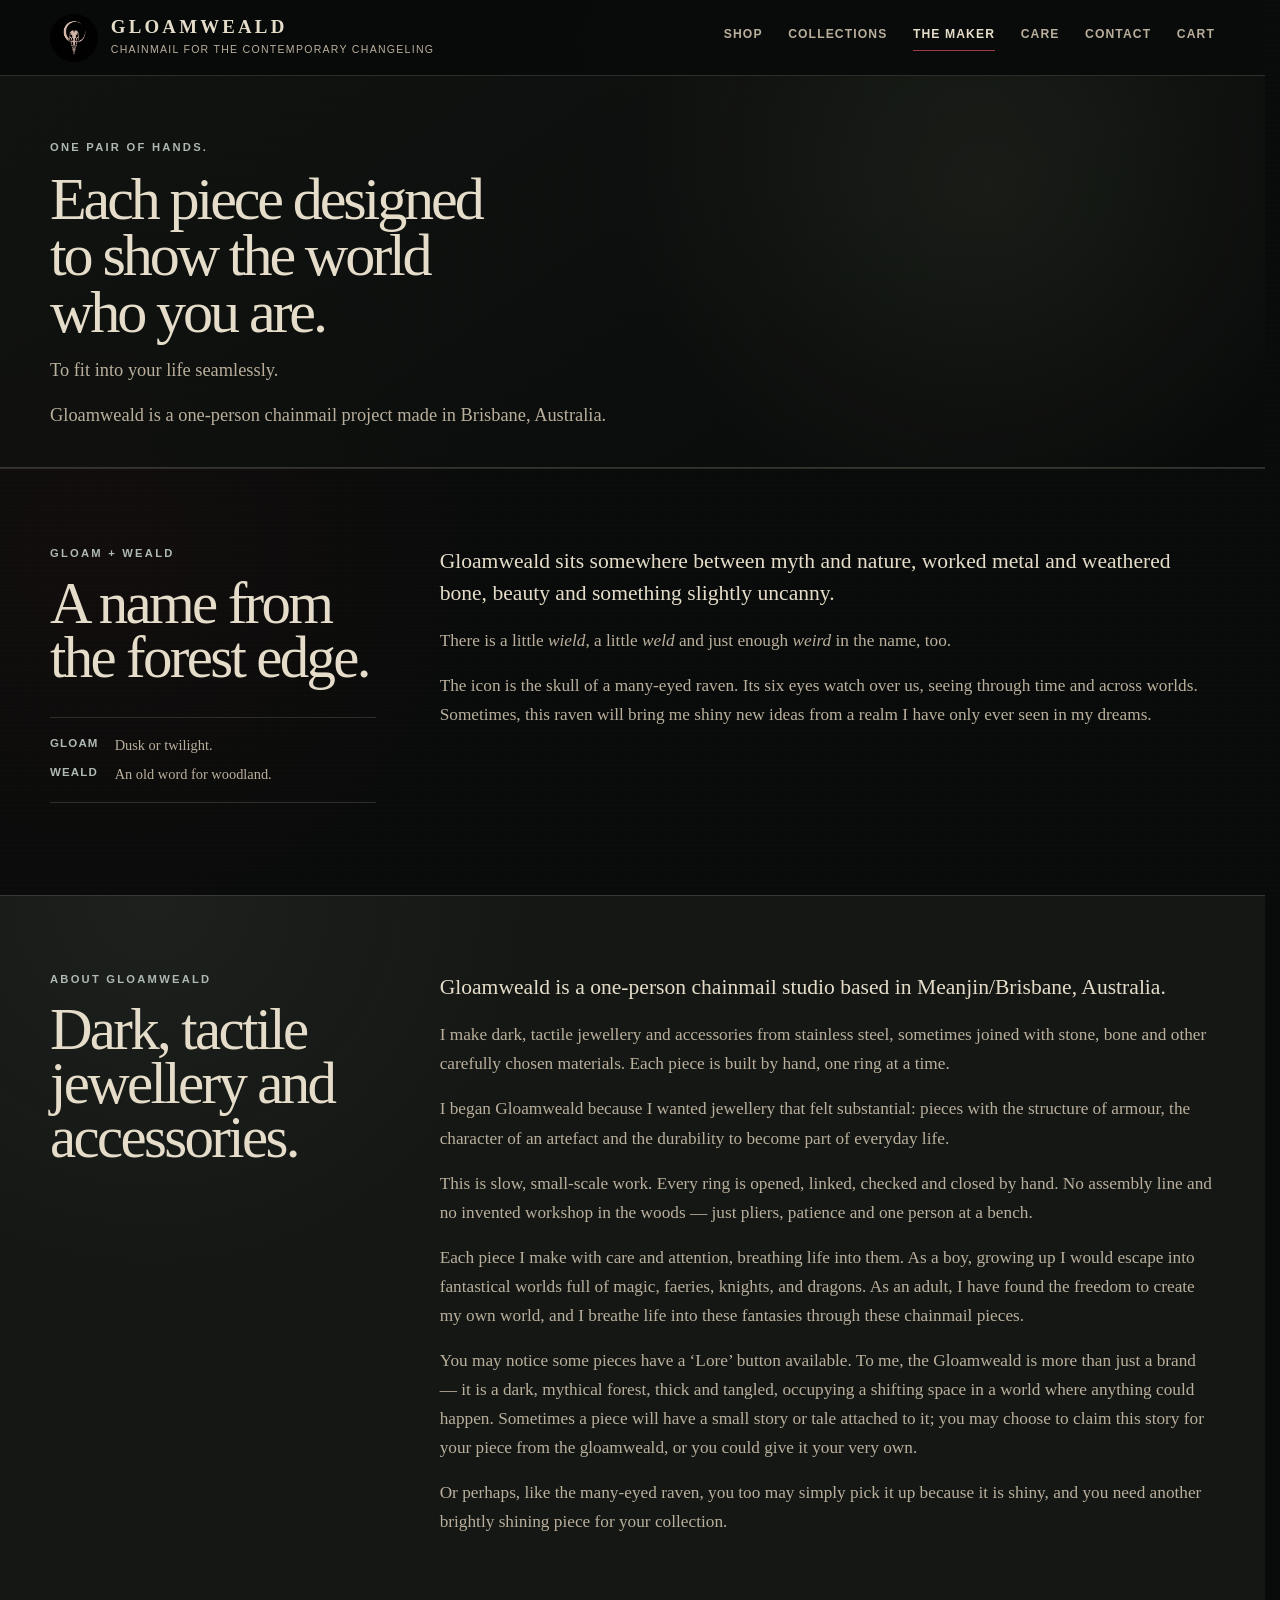
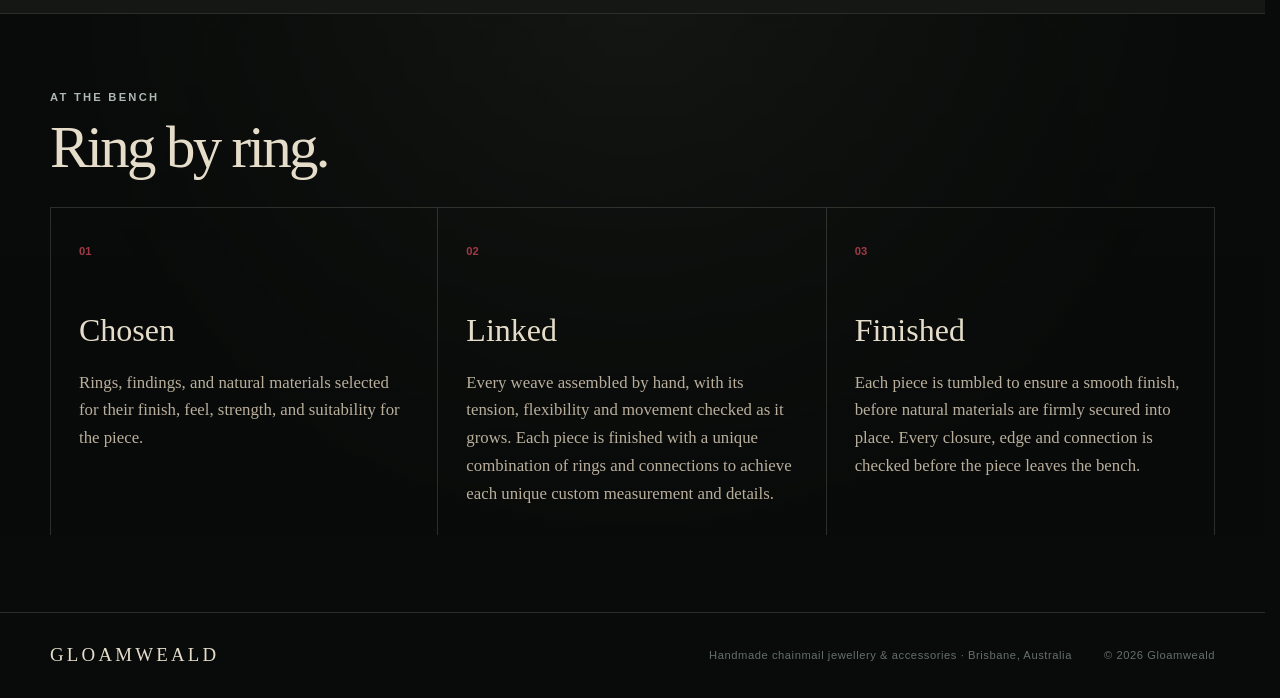
==== commit 92e70fcd: "Polish maker and care page layout" ====
--- a/about.html
+++ b/about.html
@@ -25,7 +25,7 @@
       <p>To fit into your life seamlessly.</p>
       <p>Gloamweald is a one-person chainmail project made in Brisbane, Australia.</p>
     </header>
-    <section class="section about-section" aria-labelledby="name-title">
+    <section class="section about-section about-section--reading" aria-labelledby="name-title">
       <div class="about-name">
         <p class="eyebrow">Gloam + weald</p>
         <h2 id="name-title">A name from the forest edge.</h2>
@@ -37,7 +37,7 @@
         <p>The icon is the skull of a many-eyed raven. Its six eyes watch over us, seeing through time and across worlds. Sometimes, this raven will bring me shiny new ideas from a realm I have only ever seen in my dreams.</p>
       </div>
     </section>
-    <section class="section about-section" aria-labelledby="about-gloamweald-title">
+    <section class="section about-section about-section--reading about-section--story" aria-labelledby="about-gloamweald-title">
       <div class="about-name">
         <p class="eyebrow">About Gloamweald</p>
         <h2 id="about-gloamweald-title">Dark, tactile jewellery and accessories.</h2>
--- a/style.css
+++ b/style.css
@@ -479,6 +479,16 @@
   font-size: clamp(0.98rem, 1.55vw, 1.15rem);
 }
 
+.page-hero--maker h1 {
+  max-width: min(100%, 18ch);
+  font-size: clamp(2.4rem, 4.7vw, 4.75rem);
+  line-height: 0.94;
+}
+
+.page-hero--care h1 {
+  max-width: min(100%, 13ch);
+}
+
 .page-hero--shop {
   background:
     radial-gradient(circle at 76% 22%, rgba(174, 185, 180, 0.12), transparent 22rem),
@@ -2224,8 +2234,24 @@
   gap: clamp(3rem, 9vw, 9rem);
 }
 
+.about-section--reading {
+  grid-template-columns: minmax(12rem, 0.42fr) minmax(0, 1fr);
+  align-items: start;
+  gap: clamp(2rem, 5vw, 5rem);
+}
+
+.about-section--story {
+  background:
+    radial-gradient(circle at 12% 0, rgba(174, 185, 180, 0.06), transparent 24rem),
+    var(--panel);
+}
+
 .about-section h2 {
   max-width: 11ch;
+}
+
+.about-section--reading h2 {
+  max-width: 15ch;
 }
 
 .name-note {
@@ -2254,9 +2280,24 @@
   font-size: 1.08rem;
 }
 
+.about-section--reading .about-copy {
+  align-self: start;
+  max-width: 52rem;
+  line-height: 1.68;
+}
+
+.about-section--reading .about-copy p {
+  margin: 0;
+}
+
+.about-section--reading .about-copy p + p {
+  margin-top: 1rem;
+}
+
 .about-copy .lead {
   color: var(--bone);
-  font-size: 1.4rem;
+  font-size: clamp(1.15rem, 1.8vw, 1.35rem);
+  line-height: 1.48;
 }
 
 .process-section {
@@ -2292,7 +2333,7 @@
 }
 
 .process-list h3 {
-  margin: 4rem 0 0.75rem;
+  margin: 2.5rem 0 0.75rem;
   font-size: 2rem;
   font-weight: 500;
 }
@@ -2363,7 +2404,7 @@
 }
 
 .care-guide article {
-  min-height: 19rem;
+  min-height: 14rem;
   padding: clamp(1.5rem, 5vw, 3rem);
   background: var(--panel);
 }
@@ -2376,7 +2417,7 @@
 }
 
 .care-guide h2 {
-  margin: 4rem 0 1rem;
+  margin: 2.25rem 0 1rem;
   font-size: clamp(2rem, 4vw, 3.4rem);
   font-weight: 500;
 }
@@ -2384,6 +2425,52 @@
 .care-guide p {
   max-width: 32rem;
   color: var(--bone-dim);
+}
+
+.care-intro,
+.care-concerns {
+  background:
+    radial-gradient(circle at 82% 0, rgba(89, 98, 75, 0.1), transparent 22rem),
+    var(--ink-soft);
+}
+
+.care-concerns {
+  background:
+    radial-gradient(circle at 12% 0, rgba(125, 38, 48, 0.08), transparent 24rem),
+    var(--panel);
+}
+
+.reading-copy {
+  display: grid;
+  gap: 1rem;
+  color: var(--bone-dim);
+  font-size: clamp(1rem, 1.35vw, 1.08rem);
+  line-height: 1.68;
+}
+
+.reading-copy--wide {
+  max-width: 68rem;
+}
+
+.reading-copy h2 {
+  max-width: 18ch;
+  margin: 0 0 0.5rem;
+  color: var(--bone);
+  font-size: clamp(2.05rem, 4.1vw, 3.7rem);
+  font-weight: 500;
+  letter-spacing: -0.045em;
+  line-height: 0.95;
+}
+
+.reading-copy p {
+  max-width: 64rem;
+  margin: 0;
+}
+
+.reading-copy .lead {
+  color: var(--bone);
+  font-size: clamp(1.12rem, 1.7vw, 1.32rem);
+  line-height: 1.52;
 }
 
 .care-note {
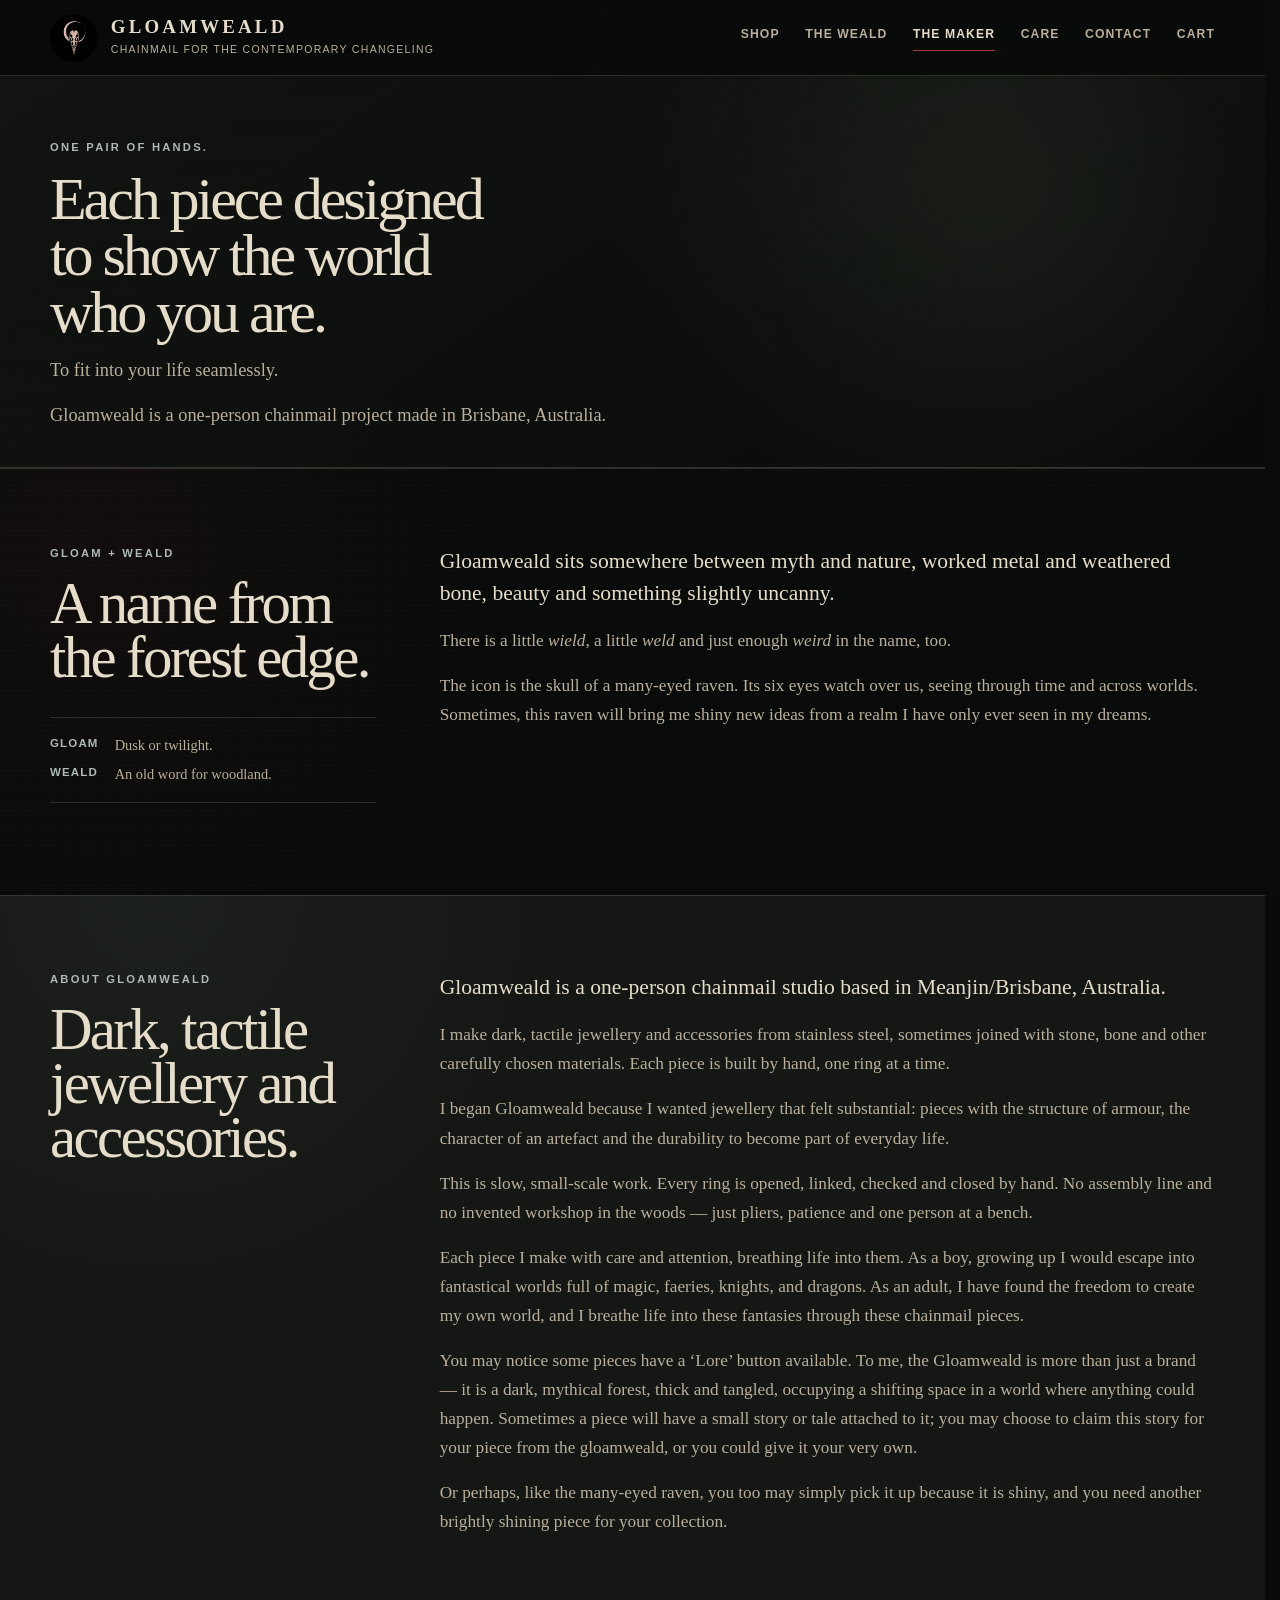
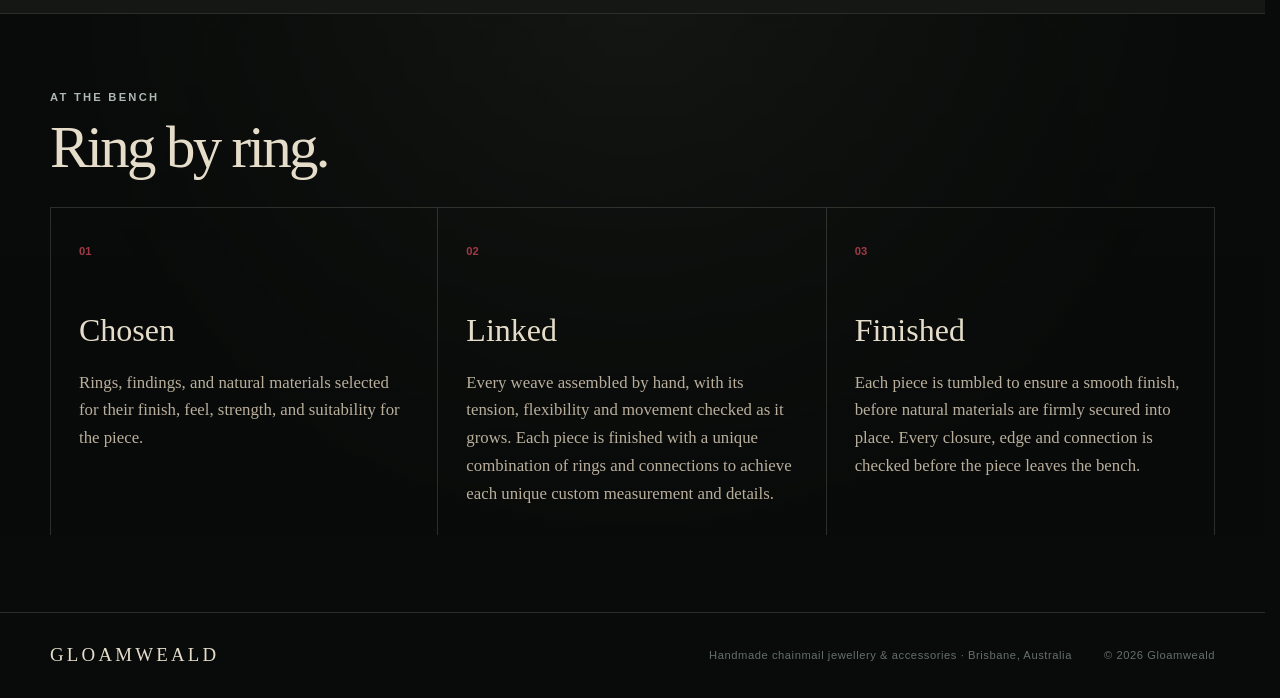
==== commit 151b1355: "Add Weald lore hub" ====
--- a/about.html
+++ b/about.html
@@ -16,7 +16,7 @@
   <a class="skip-link" href="#main-content">Skip to content</a>
   <header class="site-header">
     <a class="brand" href="index.html" aria-label="Gloamweald home"><img class="brand-mark" src="assets/images/many-eyed-raven-logo.jpg" alt="" width="48" height="48" /><span><strong>Gloamweald</strong><small>Chainmail for the contemporary changeling</small></span></a>
-    <nav aria-label="Main navigation"><a href="shop.html">Shop</a><a href="collections.html">Collections</a><a href="about.html" aria-current="page">The maker</a><a href="care.html">Care</a><a href="contact.html">Contact</a></nav>
+    <nav aria-label="Main navigation"><a href="shop.html">Shop</a><a href="weald.html">The Weald</a><a href="about.html" aria-current="page">The maker</a><a href="care.html">Care</a><a href="contact.html">Contact</a></nav>
   </header>
   <main id="main-content">
     <header class="page-hero page-hero--maker">
--- a/style.css
+++ b/style.css
@@ -495,12 +495,6 @@
     linear-gradient(145deg, rgba(20, 23, 20, 0.72), rgba(9, 11, 10, 0.94));
 }
 
-.page-hero--collections {
-  background:
-    radial-gradient(circle at 74% 26%, rgba(125, 38, 48, 0.14), transparent 25rem),
-    linear-gradient(145deg, rgba(20, 23, 20, 0.76), rgba(9, 11, 10, 0.96));
-}
-
 .page-hero--cart {
   background:
     radial-gradient(circle at 74% 22%, rgba(161, 57, 69, 0.13), transparent 22rem),
@@ -1868,6 +1862,23 @@
 .product-page-actions .button[disabled] {
   opacity: 0.45;
   cursor: not-allowed;
+}
+
+.product-lore-teaser {
+  padding: 1rem;
+  border: 1px solid var(--line);
+  background:
+    radial-gradient(circle at 85% 18%, rgba(161, 57, 69, 0.12), transparent 11rem),
+    rgba(20, 23, 20, 0.72);
+}
+
+.product-lore-teaser h2 {
+  margin: 0 0 0.8rem;
+  color: var(--bone);
+  font-size: clamp(1.35rem, 2.2vw, 1.9rem);
+  font-weight: 500;
+  letter-spacing: -0.035em;
+  line-height: 1;
 }
 
 .product-page-lore {
@@ -2015,17 +2026,6 @@
   transition: transform 240ms ease;
 }
 
-.collection-card--sharp::after {
-  border-radius: 0;
-  transform: rotate(45deg);
-}
-
-.collection-card--bone::after {
-  width: 7rem;
-  height: 14rem;
-  border-radius: 50%;
-}
-
 .collection-card--morrigan::after {
   width: 10rem;
   height: 15rem;
@@ -2057,10 +2057,6 @@
   transform: translate(-0.5rem, -0.5rem);
 }
 
-.collection-card--sharp:hover::after {
-  transform: translate(-0.5rem, -0.5rem) rotate(45deg);
-}
-
 .collection-card--morrigan:hover::after {
   transform: translate(-0.5rem, -0.5rem) rotate(-20deg);
 }
@@ -2097,14 +2093,6 @@
   font-size: 0.68rem;
   letter-spacing: 0.11em;
   text-transform: uppercase;
-}
-
-.collection-grid--four {
-  grid-template-columns: repeat(2, minmax(0, 1fr));
-}
-
-.collection-grid--four .collection-card {
-  min-height: 24rem;
 }
 
 .collection-hero {
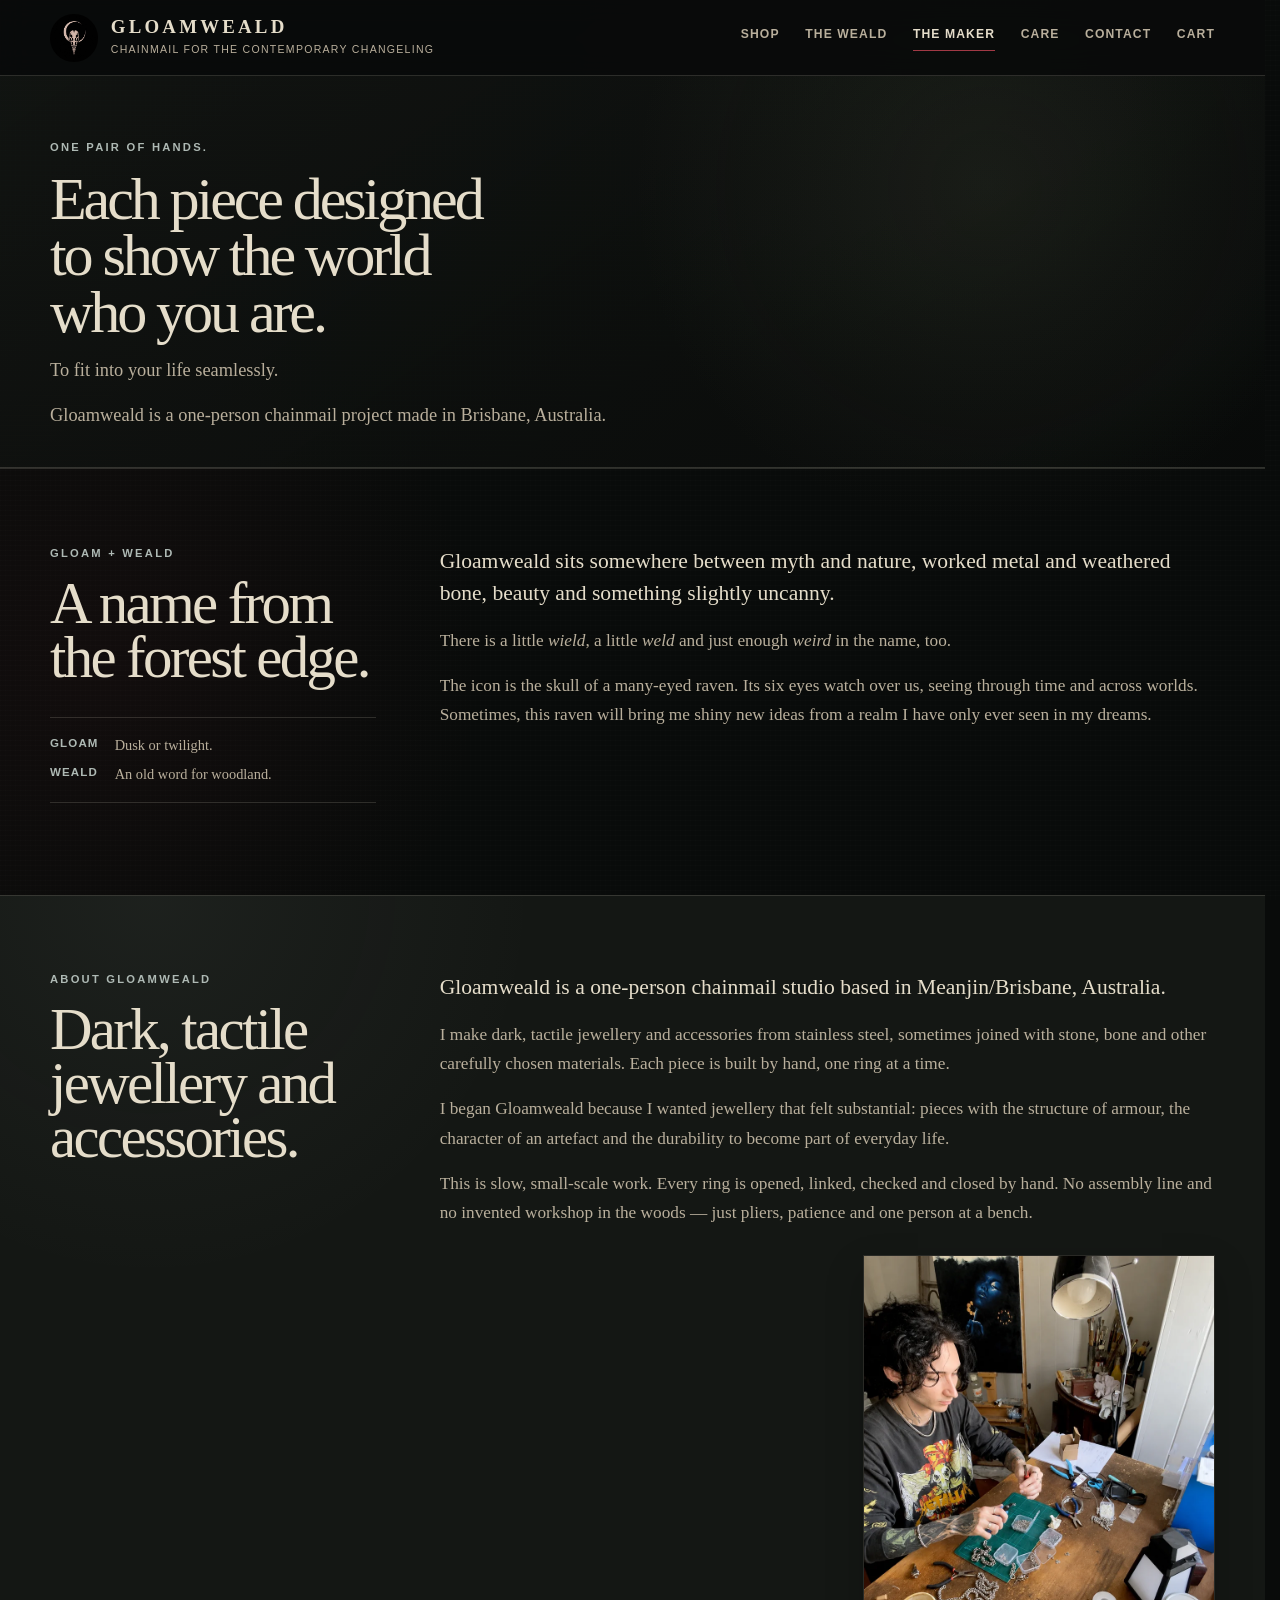
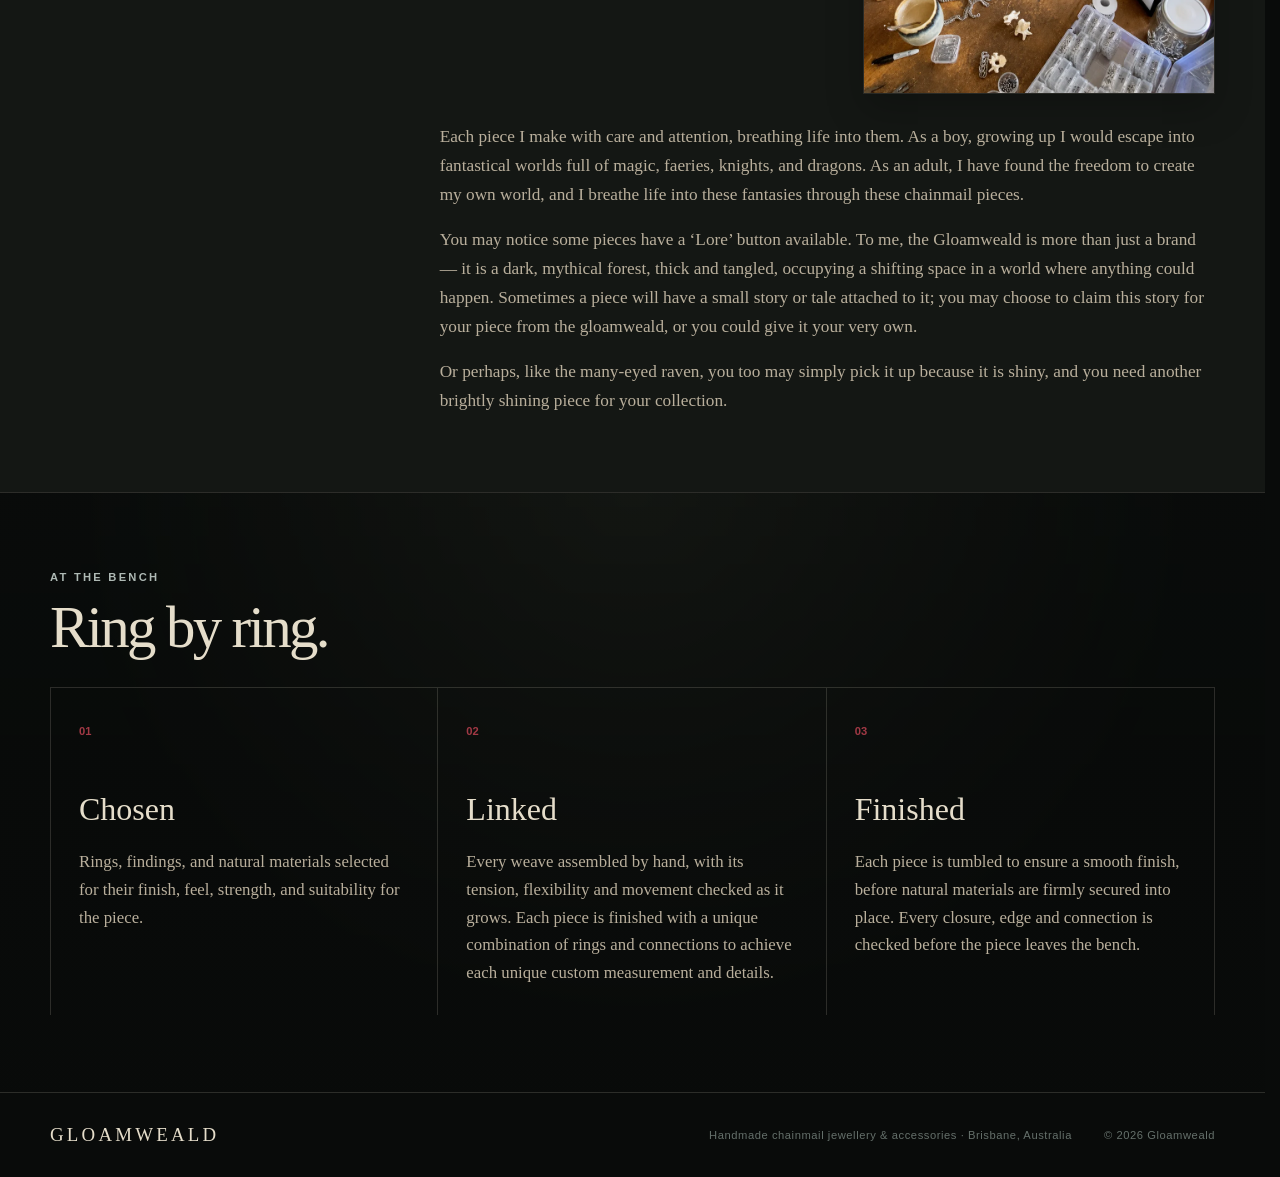
==== commit f3fd2af4: "Add Maker page bench photo" ====
--- a/about.html
+++ b/about.html
@@ -47,6 +47,9 @@
         <p>I make dark, tactile jewellery and accessories from stainless steel, sometimes joined with stone, bone and other carefully chosen materials. Each piece is built by hand, one ring at a time.</p>
         <p>I began Gloamweald because I wanted jewellery that felt substantial: pieces with the structure of armour, the character of an artefact and the durability to become part of everyday life.</p>
         <p>This is slow, small-scale work. Every ring is opened, linked, checked and closed by hand. No assembly line and no invented workshop in the woods — just pliers, patience and one person at a bench.</p>
+        <figure class="maker-bench-photo">
+          <img src="assets/images/maker-at-bench.webp" alt="The maker working on chainmail at a wooden studio bench with pliers, rings and tools." width="840" height="1050" loading="lazy" />
+        </figure>
         <p>Each piece I make with care and attention, breathing life into them. As a boy, growing up I would escape into fantastical worlds full of magic, faeries, knights, and dragons. As an adult, I have found the freedom to create my own world, and I breathe life into these fantasies through these chainmail pieces.</p>
         <p>You may notice some pieces have a ‘Lore’ button available. To me, the Gloamweald is more than just a brand — it is a dark, mythical forest, thick and tangled, occupying a shifting space in a world where anything could happen. Sometimes a piece will have a small story or tale attached to it; you may choose to claim this story for your piece from the gloamweald, or you could give it your very own.</p>
         <p>Or perhaps, like the many-eyed raven, you too may simply pick it up because it is shiny, and you need another brightly shining piece for your collection.</p>
--- a/style.css
+++ b/style.css
@@ -1584,6 +1584,31 @@
   align-items: start;
 }
 
+.product-page__media-stack,
+.product-page__details {
+  display: grid;
+  align-content: start;
+}
+
+.product-page__media-stack {
+  gap: clamp(1rem, 2.2vw, 1.5rem);
+}
+
+.product-page__details {
+  gap: 0;
+}
+
+.product-page__heading,
+.product-page__media,
+.product-page__info,
+.product-page-lore {
+  grid-area: auto;
+}
+
+.product-page__info {
+  min-width: 0;
+}
+
 .product-page-gallery {
   border: 1px solid var(--line);
   background: #050605;
@@ -1593,7 +1618,7 @@
   min-height: min(70vh, 42rem);
 }
 
-.product-page__info h1 {
+.product-page__heading h1 {
   margin: 0.25rem 0 0.85rem;
   font-size: clamp(2.3rem, 5vw, 5rem);
   font-weight: 500;
@@ -1881,11 +1906,54 @@
   line-height: 1;
 }
 
+.product-lore-teaser__actions {
+  display: flex;
+  flex-wrap: wrap;
+  align-items: center;
+  gap: 0.8rem 1rem;
+}
+
+.product-lore-teaser__actions .quiet-button {
+  font-size: 0.68rem;
+  font-weight: 850;
+  letter-spacing: 0.1em;
+  text-transform: uppercase;
+}
+
 .product-page-lore {
-  max-width: 760px;
-  margin: clamp(2rem, 5vw, 4rem) auto 0;
-  padding-top: clamp(1.5rem, 4vw, 3rem);
-  border-top: 1px solid var(--line);
+  --lore-accent: var(--blood-bright);
+  --lore-glow: rgba(161, 57, 69, 0.32);
+  position: relative;
+  z-index: 0;
+  margin: 0;
+  padding: clamp(1.15rem, 3vw, 1.65rem);
+  scroll-margin-top: 7rem;
+  border: 1px solid var(--line-strong);
+  background:
+    linear-gradient(#141714, #090b0a),
+    radial-gradient(circle at 18% 0, rgba(229, 221, 202, 0.07), transparent 18rem);
+  isolation: isolate;
+  box-shadow:
+    inset 0 0 0 1px rgba(229, 221, 202, 0.06),
+    0 0 0 rgba(0, 0, 0, 0);
+  transition: box-shadow 180ms ease-out;
+}
+
+.product-page-lore::before {
+  content: none;
+}
+
+.product-page-lore:hover,
+.product-page-lore:focus-within,
+.product-page-lore.is-lore-glowing {
+  box-shadow:
+    inset 0 0 0 1px rgba(229, 221, 202, 0.08),
+    0 0 1.1rem 0.18rem var(--lore-glow),
+    0 0 3rem 0.45rem var(--lore-glow);
+}
+
+.product-page-lore .eyebrow {
+  color: var(--lore-accent);
 }
 
 .product-page-lore h2 {
@@ -2288,6 +2356,23 @@
   line-height: 1.48;
 }
 
+.maker-bench-photo {
+  max-width: min(100%, 22rem);
+  margin: 1.75rem 0 1.75rem auto;
+  overflow: hidden;
+  border: 1px solid var(--line);
+  background: #050605;
+  box-shadow: 0 1rem 2.2rem rgba(0, 0, 0, 0.22);
+}
+
+.maker-bench-photo img {
+  display: block;
+  width: 100%;
+  height: auto;
+  aspect-ratio: 4 / 5;
+  object-fit: cover;
+}
+
 .process-section {
   background:
     linear-gradient(rgba(9, 11, 10, 0.88), rgba(9, 11, 10, 0.96)),
@@ -2652,14 +2737,33 @@
 
   .product-page-layout {
     grid-template-columns: 1fr;
+    grid-template-areas:
+      "heading"
+      "media"
+      "info"
+      "lore";
+    grid-template-rows: auto;
+  }
+
+  .product-page__media-stack,
+  .product-page__details {
+    display: contents;
+  }
+
+  .product-page__heading {
+    grid-area: heading;
   }
 
   .product-page__media {
-    order: 2;
+    grid-area: media;
   }
 
   .product-page__info {
-    order: 1;
+    grid-area: info;
+  }
+
+  .product-page-lore {
+    grid-area: lore;
   }
 
   .collection-card {
@@ -2682,6 +2786,11 @@
     margin-top: 2rem;
   }
 
+  .maker-bench-photo {
+    max-width: min(100%, 18rem);
+    margin-right: auto;
+  }
+
   .lore-section,
   .contact-page,
   .checkout-layout {
@@ -2773,8 +2882,12 @@
     padding-top: 1.4rem;
   }
 
-  .product-page__info h1 {
+  .product-page__heading h1 {
     font-size: clamp(2.2rem, 12vw, 3.5rem);
+  }
+
+  .product-page-lore {
+    scroll-margin-top: 9.5rem;
   }
 
   .customisation-field {
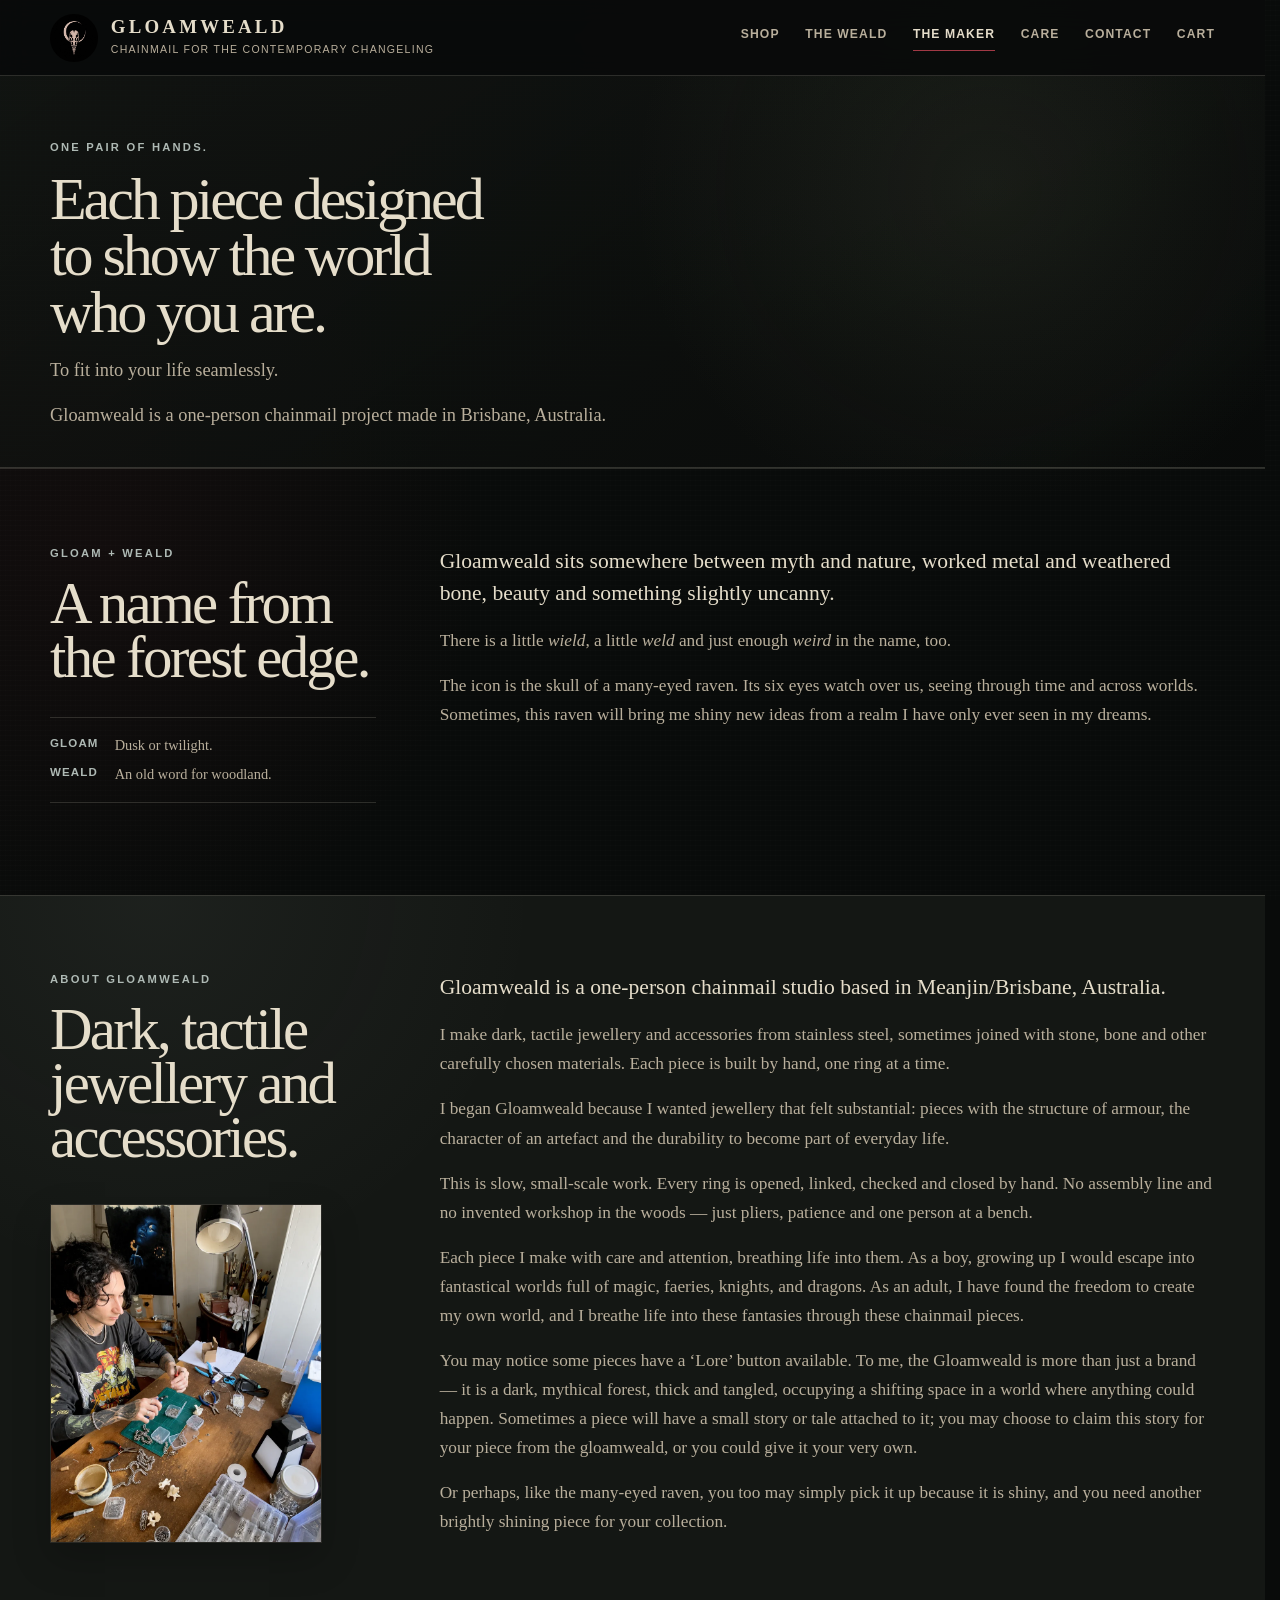
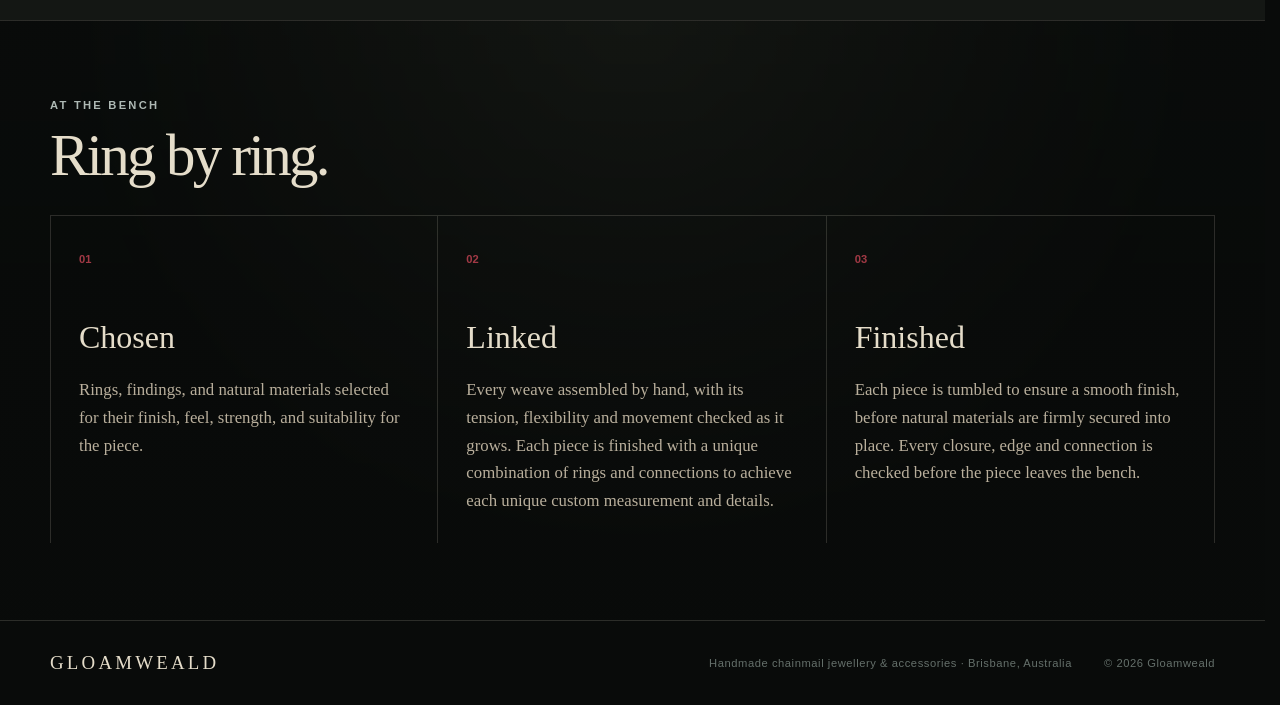
==== commit 8e6ecc0a: "Refine maker image and Weald book flow" ====
--- a/about.html
+++ b/about.html
@@ -41,15 +41,15 @@
       <div class="about-name">
         <p class="eyebrow">About Gloamweald</p>
         <h2 id="about-gloamweald-title">Dark, tactile jewellery and accessories.</h2>
+        <figure class="maker-bench-photo">
+          <img src="assets/images/maker-at-bench.webp" alt="The maker working on chainmail at a wooden studio bench with pliers, rings and tools." width="840" height="1050" loading="lazy" />
+        </figure>
       </div>
       <div class="about-copy">
         <p class="lead">Gloamweald is a one-person chainmail studio based in Meanjin/Brisbane, Australia.</p>
         <p>I make dark, tactile jewellery and accessories from stainless steel, sometimes joined with stone, bone and other carefully chosen materials. Each piece is built by hand, one ring at a time.</p>
         <p>I began Gloamweald because I wanted jewellery that felt substantial: pieces with the structure of armour, the character of an artefact and the durability to become part of everyday life.</p>
         <p>This is slow, small-scale work. Every ring is opened, linked, checked and closed by hand. No assembly line and no invented workshop in the woods — just pliers, patience and one person at a bench.</p>
-        <figure class="maker-bench-photo">
-          <img src="assets/images/maker-at-bench.webp" alt="The maker working on chainmail at a wooden studio bench with pliers, rings and tools." width="840" height="1050" loading="lazy" />
-        </figure>
         <p>Each piece I make with care and attention, breathing life into them. As a boy, growing up I would escape into fantastical worlds full of magic, faeries, knights, and dragons. As an adult, I have found the freedom to create my own world, and I breathe life into these fantasies through these chainmail pieces.</p>
         <p>You may notice some pieces have a ‘Lore’ button available. To me, the Gloamweald is more than just a brand — it is a dark, mythical forest, thick and tangled, occupying a shifting space in a world where anything could happen. Sometimes a piece will have a small story or tale attached to it; you may choose to claim this story for your piece from the gloamweald, or you could give it your very own.</p>
         <p>Or perhaps, like the many-eyed raven, you too may simply pick it up because it is shiny, and you need another brightly shining piece for your collection.</p>
--- a/style.css
+++ b/style.css
@@ -2357,8 +2357,9 @@
 }
 
 .maker-bench-photo {
-  max-width: min(100%, 22rem);
-  margin: 1.75rem 0 1.75rem auto;
+  width: 17rem;
+  max-width: 100%;
+  margin: clamp(1.5rem, 4vw, 2.4rem) 0 0;
   overflow: hidden;
   border: 1px solid var(--line);
   background: #050605;
@@ -2787,8 +2788,7 @@
   }
 
   .maker-bench-photo {
-    max-width: min(100%, 18rem);
-    margin-right: auto;
+    width: 16rem;
   }
 
   .lore-section,
